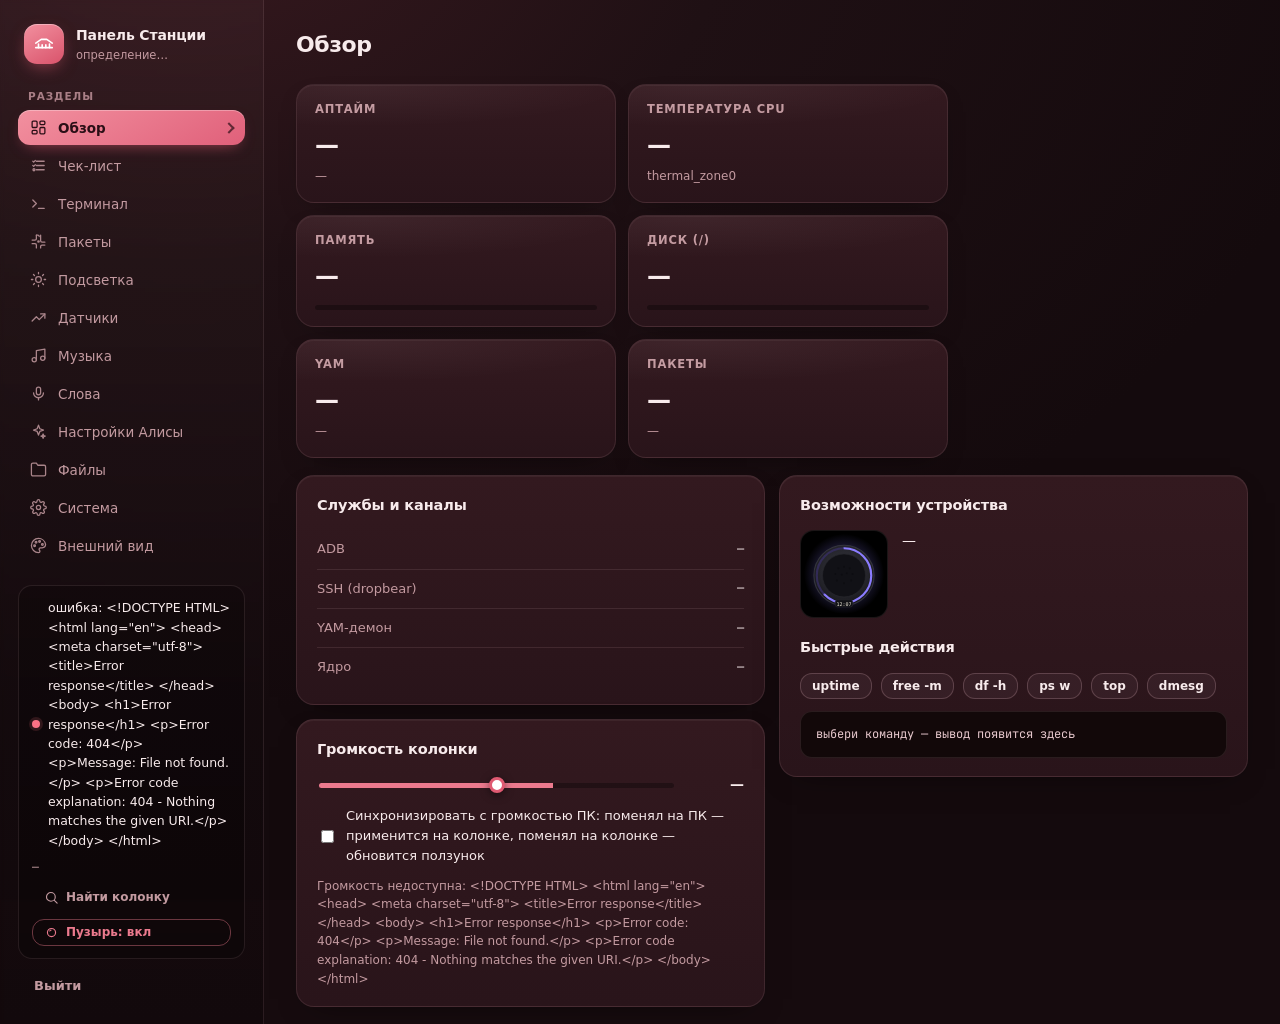
==== static/index.html @ a1962f53 "Нативная озвучка через локальный IPC колонки (движок «ipc») - /api/speaker/say: движок ipc — START_V" ====
<!doctype html>
<html lang="ru">
<head>
<meta charset="utf-8">
<meta name="viewport" content="width=device-width,initial-scale=1">
<title>Панель Станции</title>
<script>
/* Внешний вид (вкладка «Внешний вид»): восстановить выбор до первой отрисовки,
   чтобы тема/шрифт не «мигнули». Хранилище — localStorage этого браузера. */
(function () {
  try {
    var a = JSON.parse(localStorage.getItem('sp.appearance.v1') || '{}');
    var h = document.documentElement;
    h.dataset.theme = a.theme || 'wine';
    h.dataset.cursor = a.cursor || 'default';
    h.dataset.font = a.font || 'system';
    h.dataset.glass = a.glass === false ? 'off' : 'on';
  } catch (e) { /* localStorage недоступен — остаётся тема по умолчанию */ }
})();
</script>
<link rel="preconnect" href="https://fonts.googleapis.com">
<link rel="preconnect" href="https://fonts.gstatic.com" crossorigin>
<link rel="stylesheet" href="https://fonts.googleapis.com/css2?family=Inter:wght@400;500;600;700&family=Nunito:wght@400;600;700&family=JetBrains+Mono:wght@400;500&family=Playfair+Display:wght@500;600&display=swap">
<link rel="stylesheet" href="/static/vendor/xterm.css">
<link rel="stylesheet" href="/static/style.css?v=20261031">
</head>
<body>
<!-- SVG-спрайт иконок: <svg class="ic"><use href="#i-имя"/></svg>. Стиль — как у навигации -->
<svg width="0" height="0" style="position:absolute" aria-hidden="true">
  <defs>
    <symbol id="i-play" viewBox="0 0 24 24"><path d="M8 5.3v13.4c0 .8.9 1.3 1.6.9l10.2-6.7c.6-.4.6-1.4 0-1.8L9.6 4.4C8.9 4 8 4.5 8 5.3z" fill="currentColor"/></symbol>
    <symbol id="i-pause" viewBox="0 0 24 24"><rect x="6" y="4.5" width="4" height="15" rx="1.3" fill="currentColor"/><rect x="14" y="4.5" width="4" height="15" rx="1.3" fill="currentColor"/></symbol>
    <symbol id="i-stop" viewBox="0 0 24 24"><rect x="5.5" y="5.5" width="13" height="13" rx="2.6" fill="currentColor"/></symbol>
    <symbol id="i-next" viewBox="0 0 24 24"><path d="M5 5.3v13.4c0 .8.9 1.3 1.6.9l9.6-6.7c.6-.4.6-1.4 0-1.8L6.6 4.4C5.9 4 5 4.5 5 5.3z" fill="currentColor"/><rect x="17.6" y="4.5" width="2.6" height="15" rx="1.3" fill="currentColor"/></symbol>
    <symbol id="i-prev" viewBox="0 0 24 24"><path d="M19 5.3v13.4c0 .8-.9 1.3-1.6.9l-9.6-6.7c-.6-.4-.6-1.4 0-1.8l9.6-6.7c.7-.4 1.6.1 1.6.9z" fill="currentColor"/><rect x="3.8" y="4.5" width="2.6" height="15" rx="1.3" fill="currentColor"/></symbol>
    <symbol id="i-plus" viewBox="0 0 24 24"><path d="M12 5v14M5 12h14" fill="none" stroke="currentColor" stroke-width="1.8" stroke-linecap="round"/></symbol>
    <symbol id="i-minus" viewBox="0 0 24 24"><path d="M5 12h14" fill="none" stroke="currentColor" stroke-width="1.8" stroke-linecap="round"/></symbol>
    <symbol id="i-x" viewBox="0 0 24 24"><path d="M6.5 6.5l11 11M17.5 6.5l-11 11" fill="none" stroke="currentColor" stroke-width="1.8" stroke-linecap="round"/></symbol>
    <symbol id="i-up" viewBox="0 0 24 24"><path d="M12 19V5M6.5 10.5L12 5l5.5 5.5" fill="none" stroke="currentColor" stroke-width="1.8" stroke-linecap="round" stroke-linejoin="round"/></symbol>
    <symbol id="i-down" viewBox="0 0 24 24"><path d="M12 5v14M6.5 13.5L12 19l5.5-5.5" fill="none" stroke="currentColor" stroke-width="1.8" stroke-linecap="round" stroke-linejoin="round"/></symbol>
    <symbol id="i-undo" viewBox="0 0 24 24"><path d="M4.5 9.5H14a5 5 0 1 1-.7 9.95" fill="none" stroke="currentColor" stroke-width="1.8" stroke-linecap="round"/><path d="M8.5 5.5l-4 4 4 4" fill="none" stroke="currentColor" stroke-width="1.8" stroke-linecap="round" stroke-linejoin="round"/></symbol>
    <symbol id="i-eye" viewBox="0 0 24 24"><path d="M2.5 12S6 5.5 12 5.5 21.5 12 21.5 12 18 18.5 12 18.5 2.5 12 2.5 12z" fill="none" stroke="currentColor" stroke-width="1.8" stroke-linejoin="round"/><circle cx="12" cy="12" r="3" fill="none" stroke="currentColor" stroke-width="1.8"/></symbol>
    <symbol id="i-warn" viewBox="0 0 24 24"><path d="M12 3.5L1.8 20.5h20.4z" fill="none" stroke="currentColor" stroke-width="1.8" stroke-linejoin="round"/><path d="M12 9.5v4.6" fill="none" stroke="currentColor" stroke-width="1.8" stroke-linecap="round"/><circle cx="12" cy="17.1" r="1.15" fill="currentColor"/></symbol>
    <symbol id="i-info" viewBox="0 0 24 24"><circle cx="12" cy="12" r="9" fill="none" stroke="currentColor" stroke-width="1.8"/><path d="M12 11.2v5.3" fill="none" stroke="currentColor" stroke-width="1.8" stroke-linecap="round"/><circle cx="12" cy="7.9" r="1.15" fill="currentColor"/></symbol>
    <symbol id="i-check" viewBox="0 0 24 24"><path d="M4.5 12.6l5 5L19.5 6.4" fill="none" stroke="currentColor" stroke-width="1.8" stroke-linecap="round" stroke-linejoin="round"/></symbol>
    <symbol id="i-refresh" viewBox="0 0 24 24"><path d="M20 12a8 8 0 1 1-2.34-5.66" fill="none" stroke="currentColor" stroke-width="1.8" stroke-linecap="round"/><path d="M20 4v4.5h-4.5" fill="none" stroke="currentColor" stroke-width="1.8" stroke-linecap="round" stroke-linejoin="round"/></symbol>
    <symbol id="i-pencil" viewBox="0 0 24 24"><path d="M4 20l4.6-1.1L19.7 7.8a1.9 1.9 0 0 0 0-2.7l-1.4-1.4a1.9 1.9 0 0 0-2.7 0L4.5 14.8 3.4 19.4z" fill="none" stroke="currentColor" stroke-width="1.8" stroke-linejoin="round"/><path d="M14.5 5.5l4 4" fill="none" stroke="currentColor" stroke-width="1.8"/></symbol>
    <symbol id="i-dot" viewBox="0 0 24 24"><circle cx="12" cy="12" r="5" fill="currentColor"/></symbol>
    <symbol id="i-dot-o" viewBox="0 0 24 24"><circle cx="12" cy="12" r="4.6" fill="none" stroke="currentColor" stroke-width="1.8"/></symbol>
  </defs>
</svg>
<div class="app">

  <aside class="sidebar">
    <div class="brand">
      <div class="brand-logo">
        <svg viewBox="0 0 24 24" fill="none" stroke="currentColor" stroke-width="1.8" stroke-linecap="round" stroke-linejoin="round"><path d="M3 11l6-4h6l6 4"/><path d="M3 16h18"/><path d="M6 16v-4M10 16v-3M14 16v-3M18 16v-4"/></svg>
      </div>
      <div class="brand-text">
        <b>Панель Станции</b>
        <span id="brandModel">определение…</span>
      </div>
    </div>

    <div>
      <div class="section-label">Разделы</div>
      <nav id="nav">
        <button class="nav-item active" data-tab="overview"><svg viewBox="0 0 24 24" fill="none" stroke="currentColor" stroke-width="1.8" stroke-linecap="round" stroke-linejoin="round"><rect x="3" y="3" width="7" height="9" rx="1.5"/><rect x="14" y="3" width="7" height="5" rx="1.5"/><rect x="14" y="12" width="7" height="9" rx="1.5"/><rect x="3" y="16" width="7" height="5" rx="1.5"/></svg>Обзор</button>
        <button class="nav-item" data-tab="checklist"><svg viewBox="0 0 24 24" fill="none" stroke="currentColor" stroke-width="1.8" stroke-linecap="round" stroke-linejoin="round"><path d="M9 6h11M9 12h11M9 18h11"/><path d="M4 6l1.2 1.2L7.5 5"/><path d="M4 12l1.2 1.2L7.5 11"/><circle cx="5.6" cy="18" r="1.4"/></svg>Чек-лист</button>
        <button class="nav-item" data-tab="console"><svg viewBox="0 0 24 24" fill="none" stroke="currentColor" stroke-width="1.8" stroke-linecap="round" stroke-linejoin="round"><polyline points="4 17 9 12 4 7"/><line x1="12" y1="19" x2="20" y2="19"/></svg>Терминал</button>
        <button class="nav-item" data-tab="plugins"><svg viewBox="0 0 24 24" fill="none" stroke="currentColor" stroke-width="1.8" stroke-linecap="round" stroke-linejoin="round"><path d="M9 3v5a2 2 0 0 1-2 2H3"/><path d="M9 3h2a2 2 0 0 1 2 2v0"/><path d="M21 13h-4a2 2 0 0 1-2-2V3"/><path d="M9 21v-4a2 2 0 0 0-2-2H3"/><path d="M15 21v-2a2 2 0 0 1 2-2h4"/><circle cx="12" cy="12" r="1"/></svg>Пакеты</button>
        <button class="nav-item" data-tab="led"><svg viewBox="0 0 24 24" fill="none" stroke="currentColor" stroke-width="1.8" stroke-linecap="round" stroke-linejoin="round"><circle cx="12" cy="12" r="4"/><path d="M12 2v2M12 20v2M4.9 4.9l1.4 1.4M17.7 17.7l1.4 1.4M2 12h2M20 12h2M4.9 19.1l1.4-1.4M17.7 6.3l1.4-1.4"/></svg>Подсветка</button>
        <button class="nav-item" data-tab="sensors"><svg viewBox="0 0 24 24" fill="none" stroke="currentColor" stroke-width="1.8" stroke-linecap="round" stroke-linejoin="round"><path d="M3 17l6-6 4 4 8-8"/><path d="M15 7h6v6"/></svg>Датчики</button>
        <button class="nav-item" data-tab="music"><svg viewBox="0 0 24 24" fill="none" stroke="currentColor" stroke-width="1.8" stroke-linecap="round" stroke-linejoin="round"><path d="M9 18V5l12-2v13"/><circle cx="6" cy="18" r="3"/><circle cx="18" cy="16" r="3"/></svg>Музыка</button>
        <button class="nav-item" data-tab="wakeword"><svg viewBox="0 0 24 24" fill="none" stroke="currentColor" stroke-width="1.8" stroke-linecap="round" stroke-linejoin="round"><path d="M12 3a3 3 0 0 0-3 3v5a3 3 0 0 0 6 0V6a3 3 0 0 0-3-3z"/><path d="M19 11a7 7 0 0 1-14 0"/><line x1="12" y1="18" x2="12" y2="21"/></svg>Слова</button>
        <button class="nav-item" data-tab="alice"><svg viewBox="0 0 24 24" fill="none" stroke="currentColor" stroke-width="1.8" stroke-linecap="round" stroke-linejoin="round"><path d="M12 3l1.9 5.1L19 10l-5.1 1.9L12 17l-1.9-5.1L5 10l5.1-1.9z"/><path d="M18.5 15.5l.8 2.2 2.2.8-2.2.8-.8 2.2-.8-2.2-2.2-.8 2.2-.8z"/></svg>Настройки Алисы</button>
        <button class="nav-item" data-tab="files"><svg viewBox="0 0 24 24" fill="none" stroke="currentColor" stroke-width="1.8" stroke-linecap="round" stroke-linejoin="round"><path d="M22 19a2 2 0 0 1-2 2H4a2 2 0 0 1-2-2V5a2 2 0 0 1 2-2h5l2 3h9a2 2 0 0 1 2 2z"/></svg>Файлы</button>
        <button class="nav-item" data-tab="system"><svg viewBox="0 0 24 24" fill="none" stroke="currentColor" stroke-width="1.8" stroke-linecap="round" stroke-linejoin="round"><circle cx="12" cy="12" r="3"/><path d="M19.4 15a1.65 1.65 0 0 0 .33 1.82l.06.06a2 2 0 1 1-2.83 2.83l-.06-.06a1.65 1.65 0 0 0-1.82-.33 1.65 1.65 0 0 0-1 1.51V21a2 2 0 1 1-4 0v-.09a1.65 1.65 0 0 0-1-1.51 1.65 1.65 0 0 0-1.82.33l-.06.06a2 2 0 1 1-2.83-2.83l.06-.06a1.65 1.65 0 0 0 .33-1.82 1.65 1.65 0 0 0-1.51-1H3a2 2 0 1 1 0-4h.09a1.65 1.65 0 0 0 1.51-1 1.65 1.65 0 0 0-.33-1.82l-.06-.06a2 2 0 1 1 2.83-2.83l.06.06a1.65 1.65 0 0 0 1.82.33h0a1.65 1.65 0 0 0 1-1.51V3a2 2 0 1 1 4 0v.09a1.65 1.65 0 0 0 1 1.51h0a1.65 1.65 0 0 0 1.82-.33l.06-.06a2 2 0 1 1 2.83 2.83l-.06.06a1.65 1.65 0 0 0-.33 1.82v0a1.65 1.65 0 0 0 1.51 1H21a2 2 0 1 1 0 4h-.09a1.65 1.65 0 0 0-1.51 1z"/></svg>Система</button>
        <button class="nav-item" data-tab="appearance"><svg viewBox="0 0 24 24" fill="none" stroke="currentColor" stroke-width="1.8" stroke-linecap="round" stroke-linejoin="round"><circle cx="13.5" cy="6.5" r="1.2"/><circle cx="17.5" cy="10.5" r="1.2"/><circle cx="8.5" cy="7.5" r="1.2"/><circle cx="6.5" cy="12.5" r="1.2"/><path d="M12 2a10 10 0 0 0 0 20c1.1 0 2-.9 2-2 0-.5-.2-1-.6-1.4-.4-.4-.6-.9-.6-1.4 0-1.1.9-2 2-2h2.4A4.8 4.8 0 0 0 22 10.4C21 5.6 16.9 2 12 2z"/></svg>Внешний вид</button>
      </nav>
    </div>

    <div class="sidebar-foot">
      <div class="connection">
        <div class="status-row">
          <span class="dot" id="dot"></span>
          <span id="statusText">соединение…</span>
        </div>
        <div class="ip" id="ipText">—</div>
        <button class="btn sm ghost detect-btn" id="btnAutoDetect">
          <svg viewBox="0 0 24 24" fill="none" stroke="currentColor" stroke-width="1.8" stroke-linecap="round" stroke-linejoin="round"><circle cx="11" cy="11" r="7"/><line x1="21" y1="21" x2="16.5" y2="16.5"/></svg>
          Найти колонку
        </button>
        <button class="btn sm ghost glass-quick" id="glassQuick" title="Жидкое стекло за курсором — декоративный пузырь. Полная настройка: Внешний вид → Курсор">
          <svg viewBox="0 0 24 24" fill="none" stroke="currentColor" stroke-width="1.8" stroke-linecap="round" stroke-linejoin="round"><circle cx="12" cy="12" r="6.5"/><path d="M9.2 9.6a3.6 3.6 0 0 1 2.1-1.5"/></svg>
          <span id="glassQuickLabel">Пузырь: вкл</span>
        </button>
      </div>
      <button class="btn ghost" id="logout">Выйти</button>
    </div>
  </aside>

  <main class="content">

    <!-- ОБЗОР -->
    <section class="tab active" id="tab-overview">
      <header class="head">
        <h2>Обзор</h2>
        <span class="muted small" id="overviewUpdated"></span>
      </header>

      <div class="cards">
        <div class="card">
          <div class="card-label">Аптайм</div>
          <div class="card-value" id="cUptime">—</div>
          <div class="card-sub" id="cHost">—</div>
        </div>
        <div class="card">
          <div class="card-label">Температура CPU</div>
          <div class="card-value" id="cTemp">—</div>
          <div class="card-sub">thermal_zone0</div>
        </div>
        <div class="card">
          <div class="card-label">Память</div>
          <div class="card-value" id="cMem">—</div>
          <div class="bar"><span id="cMemBar"></span></div>
        </div>
        <div class="card">
          <div class="card-label">Диск (/)</div>
          <div class="card-value" id="cDisk">—</div>
          <div class="bar"><span id="cDiskBar"></span></div>
        </div>
        <div class="card">
          <div class="card-label">YAM</div>
          <div class="card-value" id="cYam">—</div>
          <div class="card-sub" id="cYamSub">—</div>
        </div>
        <div class="card">
          <div class="card-label">Пакеты</div>
          <div class="card-value" id="cPlugins">—</div>
          <div class="card-sub" id="cPluginsSub">—</div>
        </div>
      </div>

      <div class="grid2">
        <div class="stack">
          <div class="panel">
            <h3>Службы и каналы</h3>
            <table class="table" id="svcTable">
              <tbody>
                <tr><td>ADB</td><td id="svcAdb">—</td></tr>
                <tr><td>SSH (dropbear)</td><td id="svcSsh">—</td></tr>
                <tr><td>YAM-демон</td><td id="svcYam">—</td></tr>
                <tr><td>Ядро</td><td id="svcKernel">—</td></tr>
              </tbody>
            </table>
          </div>

          <div class="panel">
            <h3>Громкость колонки</h3>
            <div class="row" style="gap:14px">
              <input type="range" id="volumeRange" min="0" max="100" value="50" style="flex:1" aria-label="Громкость колонки">
              <b id="volumeValue" style="min-width:54px; text-align:right; font-variant-numeric:tabular-nums">—</b>
            </div>
            <label class="check" style="margin-top:10px"><input type="checkbox" id="volumeSync"> Синхронизировать с громкостью ПК: поменял на ПК — применится на колонке, поменял на колонке — обновится ползунок</label>
            <p class="muted small" id="volumeStatus" style="margin:9px 0 0">Общий регулятор ALSA (Master) — та же шкала 0–100 %, что у голоса Алисы. Ползунок применяется, когда отпустил его.</p>
          </div>
        </div>
        <div class="panel">
          <h3>Возможности устройства</h3>
          <div style="display:flex; gap:14px; align-items:flex-start">
            <img src="/static/img/station-mini2.svg" alt="Колонка" width="88" height="88" id="devicePhoto"
                 style="flex:none; border-radius:14px; background:#000; border:1px solid var(--line)">
            <div class="chips" id="features" style="flex:1">—</div>
          </div>
          <p class="muted small" id="deviceSpecs" style="margin:10px 0 0"></p>
          <h3 style="margin-top:18px">Быстрые действия</h3>
          <div class="row wrap">
            <button class="btn sm" data-quick="uptime">uptime</button>
            <button class="btn sm" data-quick="free -m">free -m</button>
            <button class="btn sm" data-quick="df -h">df -h</button>
            <button class="btn sm" data-quick="ps w">ps w</button>
            <button class="btn sm" data-quick="top -n1 | head -15">top</button>
            <button class="btn sm" data-quick="dmesg | tail -20">dmesg</button>
          </div>
          <div class="pre" id="quickOut">выбери команду — вывод появится здесь</div>
        </div>
      </div>
    </section>

    <!-- ЧЕК-ЛИСТ -->
    <section class="tab" id="tab-checklist">
      <header class="head">
        <h2>Чек-лист готовности</h2>
        <span class="muted small" id="clUpdated"></span>
      </header>

      <div class="panel" style="margin-bottom:14px">
        <h3>Что панели нужно для работы</h3>
        <p class="muted small" style="margin:0">Панель проверяет себя, ПК и колонку. Всё недостающее ставится отсюда — вручную качать и настраивать ничего не нужно. Инструменты ПК кладутся в папку панели (<code>bin\</code>), ничего в системных папках не меняется.</p>
      </div>

      <div class="panel">
        <div class="row" style="justify-content:space-between; margin-bottom:10px">
          <h3 style="margin:0">Пункты <span class="chip" id="clSummary">—</span></h3>
          <button class="btn sm" id="clRefresh"><svg class="ic"><use href="#i-refresh"/></svg> Проверить снова</button>
        </div>
        <div id="clList" class="list">загрузка…</div>
        <p class="muted small" id="clStatus" style="margin:10px 0 0"></p>
      </div>
    </section>

    <!-- ТЕРМИНАЛ -->
    <section class="tab" id="tab-console">
      <header class="head">
        <h2>Терминал</h2>
        <div class="row">
          <button class="btn" id="termReconnect">Переподключить</button>
          <button class="btn" id="termClear">Очистить</button>
        </div>
        <p class="muted small" style="flex-basis:100%; margin:0">Прямой SSH-доступ к колонке от имени root. Команды выполняются сразу и без защиты — неуверенным в команде лучше сначала спросить того, кто понимает.</p>
      </header>
      <div class="panel" style="margin-bottom:12px">
        <h3>Сказать на колонке</h3>
        <div class="row wrap" style="margin-bottom:8px">
          <label class="row" style="gap:6px; font-size:12.5px; color:var(--muted)">Голос:
            <select class="input" id="sayEngine" style="width:auto">
              <option value="ipc">Алиса (локально, без облака)</option>
              <option value="alice">Алиса (родной голос)</option>
              <option value="edge">Эдж (бесплатный)</option>
              <option value="elevenlabs">ElevenLabs (качество выше)</option>
            </select>
          </label>
          <button class="btn sm" id="sayKeySave">Сохранить движок по умолчанию</button>
          <span class="muted small" id="sayEngineHint"></span>
        </div>
        <div id="sayElevenBox" style="display:none; margin-bottom:8px">
          <div class="row wrap">
            <input class="input" id="sayKey" type="password" placeholder="API-ключ ElevenLabs (xi-api-key)" style="flex:1; min-width:200px">
            <select class="input" id="sayModel" style="width:auto"></select>
          </div>
          <div class="row wrap" style="margin-top:6px">
            <select class="input" id="sayVoiceEl" style="width:auto; max-width:280px"><option value="">— выбери голос —</option></select>
            <input class="input" id="sayProxy" placeholder="прокси для API (страна РФ блокируется)" style="flex:1; min-width:200px">
          </div>
          <p class="muted small" style="margin:6px 0 0">Бесплатно ~10 000 символов в месяц, дальше по тарифу. API из РФ закрыт геоблокировкой — нужен прокси из другого региона (предзаполнен steelproxy).</p>
        </div>
        <div class="row wrap">
          <input class="input" id="sayText" placeholder="Текст, который колонка произнесёт вслух" style="flex:1; min-width:220px">
          <select class="input" id="sayVoice" style="width:auto">
            <option value="svetlana">Светлана (женский)</option>
            <option value="dmitry">Дмитрий (мужской)</option>
          </select>
          <select class="input" id="sayMood" style="width:auto">
            <option value="normal">обычная интонация</option>
            <option value="joy">радостно</option>
            <option value="smile">улыбчиво</option>
            <option value="sadness">грустно</option>
            <option value="angry">строго</option>
            <option value="wow">удивлённо</option>
            <option value="whisper">шёпотом</option>
          </select>
          <button class="btn primary" id="sayBtn">Сказать</button>
        </div>
        <p class="muted small" id="sayStatus" style="margin-top:8px"></p>
      </div>
      <div class="row wrap" style="margin-bottom:10px">
        <button class="btn sm" data-cmd="wget -qO- http://127.0.0.1:8099/api/device">устройство</button>
        <button class="btn sm" data-cmd="wget -qO- http://127.0.0.1:8099/api/plugins">плагины</button>
        <button class="btn sm" data-cmd="wget -qO- http://127.0.0.1:8099/api/settings">настройки YAM</button>
        <button class="btn sm" data-cmd="pidof yamd; pidof dropbear; pidof adbd">процессы</button>
        <button class="btn sm" data-cmd="cat /proc/loadavg; free -m">нагрузка</button>
        <button class="btn sm" data-cmd="tail -n 30 /var/log/messages">логи системы</button>
        <button class="btn sm" data-cmd="dmesg | tail -n 20">логи ядра</button>
      </div>
      <div class="term-wrap"><div id="term"></div></div>
      <p class="muted small" style="margin-top:10px">Вход по SSH (порт <span id="termPort">2222</span>), пользователь root, пароль пустой. CLI <code>yam</code> в сборке демона нет — команды YAM дублируют HTTP API для удобства.</p>
      <details style="margin-top:10px">
        <summary class="muted small" style="cursor:pointer">Подключение из обычного терминала (PowerShell / CMD / Linux)</summary>
        <div class="panel" style="margin-top:8px">
          <p class="muted small" style="margin-top:0">Интернет-браузер не нужен — можно подключиться напрямую из консоли. IP колонки и порт берите в разделе «Система», ниже — примеры команд.</p>
          <h4 style="margin:10px 0 4px">Windows — PowerShell или CMD</h4>
          <pre class="code" style="white-space:pre-wrap">ssh -p 2222 root@192.168.0.172</pre>
          <p class="muted small">Вход — без пароля (dropbear запущен с <code>-B</code>). Если попросит пароль — оставьте пустым и нажмите Enter. Выход из сессии: <code>exit</code>.</p>
          <h4 style="margin:12px 0 4px">Linux / macOS / WSL</h4>
          <pre class="code" style="white-space:pre-wrap">ssh -p 2222 root@192.168.0.172</pre>
          <h4 style="margin:12px 0 4px">Команда одной строкой (без интерактивной сессии)</h4>
          <pre class="code" style="white-space:pre-wrap">ssh -p 2222 -o StrictHostKeyChecking=no -o BatchMode=yes root@192.168.0.172 "cat /proc/loadavg"</pre>
          <p class="muted small"><code>-o BatchMode=yes</code> отключает интерактивные запросы — удобно для скриптов. Если подключаетесь впервые, опция <code>-o StrictHostKeyChecking=no</code> пропустит предупреждение о неизвестном хосте.</p>
          <h4 style="margin:12px 0 4px">Копирование файлов (scp)</h4>
          <pre class="code" style="white-space:pre-wrap">scp -P 2222 root@192.168.0.172:/tmp/file.txt .
scp -P 2222 file.txt root@192.168.0.172:/tmp/</pre>
          <p class="muted small">Обратите внимание: у scp порт задаётся заглавным <code>-P</code>, а у ssh — строчным <code>-p</code>. Настоящий SFTP-подсистемы у dropbear обычно нет, поэтому <code>sftp</code> может не работать — используйте scp.</p>
        </div>
      </details>
    </section>

    <!-- МУЗЫКА -->
    <section class="tab" id="tab-music">
      <header class="head"><h2>Музыка</h2>
        <p class="muted small" style="flex-basis:100%; margin:0">Показаны только установленные на колонке сервисы. Установить новые можно во вкладке <a href="#" data-goto-tab="plugins">«Пакеты»</a>.</p>
      </header>
      <p class="muted small" id="musicMissing" style="display:none; margin:0 0 14px"></p>
      <div class="grid2">
        <div class="panel" id="soundyaPanel">
          <h3>SoundCloud <span class="chip" id="soundyaChip">?</span></h3>
          <div class="row wrap" style="margin-bottom:8px">
            <input class="input" id="soundyaQuery" placeholder="Что включить (исполнитель, трек)" style="flex:1; min-width:200px">
            <button class="btn primary" id="soundyaPlay">Включить</button>
          </div>
          <div class="row wrap">
            <input class="input" id="soundyaToken" placeholder="Свежий oauth_token (для лайков и плейлистов)" style="flex:1; min-width:200px">
            <button class="btn sm" id="soundyaTokenSave">Сохранить токен</button>
          </div>
          <div class="row wrap" style="margin-top:6px">
            <button class="btn sm" data-soundya="toggle" title="играть/пауза"><svg class="ic"><use href="#i-play"/></svg></button>
            <button class="btn sm" data-soundya="next" title="следующий"><svg class="ic"><use href="#i-next"/></svg></button>
            <button class="btn sm" data-soundya="prev" title="предыдущий"><svg class="ic"><use href="#i-prev"/></svg></button>
            <button class="btn sm" data-soundya="stop" title="стоп"><svg class="ic"><use href="#i-stop"/></svg></button>
            <button class="btn sm" data-soundya="similar">похожее</button>
            <button class="btn sm" data-soundya="likes">мои лайки</button>
            <button class="btn sm" data-soundya="recs">рекомендации</button>
          </div>
          <p class="muted small" id="soundyaStatus" style="margin-top:8px">soundya не проверен</p>
        </div>

        <div class="panel" id="spotiyaPanel">
          <h3>Spotify <span class="chip" id="spotiyaChip">?</span></h3>
          <p class="muted small" style="margin-top:0">Connect-приёмник: выбери «yandex-mini2-16AK» в приложении Spotify. Голосовые запросы к Spotify выключены (риск бана аккаунта). Управление — из приложения, отсюда или через AirPlay с ПК.</p>
          <div class="row wrap">
            <button class="btn sm" data-spotiya="toggle" title="играть/пауза"><svg class="ic"><use href="#i-play"/></svg></button>
            <button class="btn sm" data-spotiya="next" title="следующий"><svg class="ic"><use href="#i-next"/></svg></button>
            <button class="btn sm" data-spotiya="previous" title="предыдущий"><svg class="ic"><use href="#i-prev"/></svg></button>
            <button class="btn sm" data-spotiya="release">освободить Алису</button>
            <button class="btn sm" id="spotiyaVolDown" title="тише"><svg class="ic"><use href="#i-minus"/></svg></button>
            <button class="btn sm" id="spotiyaVolUp" title="громче"><svg class="ic"><use href="#i-plus"/></svg></button>
          </div>
          <p class="muted small" id="spotiyaStatus" style="margin-top:8px">spotiya не проверен</p>
        </div>
        <div class="panel">
          <h3>Плеер на ПК <span class="chip" id="localChip">—</span></h3>
          <p class="muted small" style="margin-top:0">Колонка не нужна: поиск и воспроизведение прямо на компьютере (YouTube/SoundCloud через steelproxy).</p>
          <div class="row wrap" style="margin-bottom:8px">
            <input class="input" id="localQuery" placeholder="Что включить на ПК" style="flex:1; min-width:200px">
            <button class="btn primary" id="localPlay">Включить</button>
            <button class="btn" id="localStop">Стоп</button>
          </div>
          <p class="muted small" id="localStatus" style="margin-top:8px">ничего не играет</p>
        </div>
      </div>
      <p class="muted small" style="margin-top:10px">AirPlay 2: колонка видна в сети как приёмник — можно передавать системный звук ПК (TuneBlade и т.п.) или кастить YouTube через дополнение spotiya.</p>
    </section>

    <!-- СЛОВА АКТИВАЦИИ -->
    <section class="tab" id="tab-wakeword">
      <header class="head">
        <h2>Слова активации</h2>
        <div class="row">
          <span class="chip" id="wwAudioChip">аудио ?</span>
          <button class="btn" id="wwListenBtn" title="Станция начнёт слушать, как по слову">Проверить: «слушаю»</button>
          <button class="btn primary" id="wwNewBtn">Новое слово</button>
        </div>
      </header>

      <div class="panel">
        <details>
          <summary class="muted small" style="cursor:pointer">Зачем это и как связано с «Голосовыми командами»</summary>
          <div class="muted small" style="margin-top:6px; line-height:1.5">
            <p style="margin:0 0 6px">Этот раздел — <b>плагин <code>wakeword</code></b>. Он обучает станцию узнавать <b>ваше слово-активацию</b> (как «Алиса», но своё) и будить по нему. Это только «слушатель»: он ничего не делает и не произносит, лишь просыпается, когда услышит слово.</p>
            <p style="margin:0 0 6px"><b>Связка целиком:</b> слово активации будит станцию → она начинает слушать команду → плагин <a href="#" data-goto-tab="system" style="color:var(--accent)">«Голосовые команды»</a> ищет в речи триггер («дипсик») и отправляет его на ваш мост. То есть <b>здесь — чем разбудить</b>, там — <b>что делать после</b>.</p>
          </div>
        </details>
      </div>

      <div class="panel">
        <div class="row between">
          <h3 style="margin:0">Микрофон</h3>
          <span class="muted small" id="wwLevelText">—</span>
        </div>
        <div class="bar" style="margin-top:10px"><span id="wwLevelBar" style="width:0%"></span></div>
        <p class="muted small" style="margin:8px 0 0">Уровень в реальном времени. Если полоса не двигается — станция не слышит (проверь микрофон в «Системе»).</p>
      </div>

      <div class="panel" id="wwTrainPanel" hidden>
        <div class="row between">
          <h3 style="margin:0">Обучение «<span id="wwTrainWord"></span>»</h3>
          <span class="chip" id="wwTrainPct">0%</span>
        </div>
        <div class="bar" style="margin-top:10px"><span id="wwTrainBar" style="width:0%"></span></div>
        <p class="muted small" id="wwTrainStage" style="margin:8px 0 0">…</p>
      </div>

      <div class="panel" id="wwWizard" hidden>
        <div class="row between">
          <h3 style="margin:0">Новое слово: «<span id="wwName"></span>»</h3>
          <button class="btn sm danger" id="wwCancel">Отменить</button>
        </div>

        <div class="ww-step" id="wwStepAmbient">
          <div class="row between"><b>1. Тишина в комнате</b><span class="muted small">8 секунд</span></div>
          <p class="muted small">Станция слушает обычный фон. Не говорите; телевизор и музыку оставьте, если они обычно играют.</p>
          <div class="row"><button class="btn" id="wwAmbientBtn">Записать фон</button><span class="muted small" id="wwAmbientMsg"></span></div>
        </div>

        <div class="ww-step" id="wwStepTakes">
          <div class="row between"><b>2. Произнесите слово</b><span class="muted small">минимум <span id="wwMinTakes">6</span>, лучше 10–15</span></div>
          <p class="muted small">После «Говорите!» скажите слово один раз. С разных мест комнаты, громче и тише, разными людьми.</p>
          <div class="row">
            <button class="btn primary" id="wwTakeBtn">Записать</button>
            <span class="ww-say" id="wwSay"></span>
            <button class="btn sm" id="wwPlayLast" hidden><svg class="ic"><use href="#i-play"/></svg> последняя</button>
          </div>
          <p class="muted small" id="wwTakeMsg" style="margin-top:8px"></p>
          <div class="row wrap" id="wwTakes" style="margin-top:4px"></div>
        </div>

        <div class="ww-step" id="wwStepSpeech">
          <div class="row between"><b>3. Обычная речь</b><span class="muted small">20 секунд, по желанию</span></div>
          <p class="muted small">Прочитайте вслух текст — станция научится не путать слово с обычной речью:</p>
          <p class="ww-reading">Сегодня обещали тёплую погоду, поэтому мы решили погулять в парке. Вечером нужно купить хлеб, молоко и что-нибудь к чаю. Позвоню маме и спрошу, как у неё дела. Завтра рано вставать, так что лягу пораньше и почитаю книгу.</p>
          <div class="row"><button class="btn" id="wwSpeechBtn">Читать 20 секунд</button><span class="muted small" id="wwSpeechMsg"></span></div>
        </div>

        <div class="ww-step" id="wwStepTrain">
          <div class="row between"><b>4. Обучение</b><span class="muted small">2–3 минуты, страницу можно закрыть</span></div>
          <div class="row"><button class="btn primary" id="wwTrainBtn">Обучить</button><span class="muted small" id="wwTrainMsg"></span></div>
        </div>
      </div>

      <div id="wwWords" class="list"></div>
      <p class="muted small" id="wwEmpty">Своих слов пока нет — нажми «Новое слово» и запиши голосом.</p>

      <div class="panel" style="margin-top:14px">
        <h3>Последние срабатывания</h3>
        <p class="muted small" id="wwNoHits">Пока не было. Скажи слово — здесь появится запись.</p>
        <div class="pre" id="wwHits" style="max-height:280px; user-select:none"></div>
        <p class="muted small" style="margin:10px 0 0">Если станция откликнулась зря — «Ложное» у записи, потом «Переобучить» у слова.</p>
      </div>
    </section>

    <!-- НАСТРОЙКИ АЛИСЫ -->
    <section class="tab" id="tab-alice">
      <header class="head">
        <h2>Настройки Алисы</h2>
        <span class="muted small" id="aliceUpdated"></span>
      </header>

      <div class="panel" style="margin-bottom:14px">
        <h3>Как это работает</h3>
        <p class="muted small" style="margin:0 0 6px">Панель правит локальный конфиг колонки <code>/data/quasar/data/user_config.dat</code> — тот же файл, куда пишет приложение «Дом с Алисой». Перед каждой правкой создаётся бэкап <code>.bak-panel</code>. Два ограничения:</p>
        <p class="muted small" style="margin:0">1) изменения применяются после <b>перезагрузки колонки</b> (кнопка в разделе «Система»); 2) облако Яндекса опрашивается колонкой раз в 30 минут и может вернуть значения из аккаунта — если правка «слетела», повторите её здесь.</p>
      </div>

      <div class="panel" style="margin-bottom:14px">
        <h3>Облачные функции — кука аккаунта Яндекса</h3>
        <p class="muted small" style="margin:0 0 8px">Часть настроек живёт в облаке: режим DJ, шёпот Алисы, «умный дом без лишних слов», скрытие названий товаров, ограничение контента, качество музыки. Со кукой аккаунта панель меняет их через те же API, что приложение «Дом с Алисой» — сразу, без перезагрузки: облако само спустит значение на колонку.</p>
        <p class="muted small" id="cloudStatus" style="margin:0 0 8px">Проверяю…</p>
        <div id="cloudForm" style="display:none">
          <div class="field">
            <span>Кука аккаунта (заголовок Cookie целиком)</span>
            <input class="input" id="cloudCookie" type="password" placeholder="Session_id=…; yandex_login=…; …">
          </div>
          <p class="muted small" style="margin:0 0 8px">Как получить: откройте <a href="https://alice.yandex.ru" target="_blank" rel="noreferrer">alice.yandex.ru</a> под своим аккаунтом → F12 → вкладка «Сеть» → кликните любой запрос к <code>iot.quasar.yandex.ru</code> → в «Заголовках запроса» скопируйте строку <code>Cookie: …</code> и вставьте сюда. Панель обменяет куку на внутренний токен и саму куку не хранит.</p>
          <div class="row">
            <button class="btn" id="cloudSave">Сохранить и проверить</button>
            <button class="btn ghost" id="cloudForget">Забыть токен</button>
          </div>
        </div>
        <div id="cloudAfter" style="display:none">
          <div class="set">
            <p class="muted small" style="margin:0">Аккаунт: <b id="cloudLogin">—</b>. Тумблеры применяются мгновенно, без перезагрузки колонки.</p>
            <p class="muted small" style="margin:6px 0 0"><button class="btn ghost sm" id="cloudRefresh">Обновить куку</button> — если сессия в облаке протухла.</p>
          </div>
          <div class="set">
            <label class="check"><input type="checkbox" id="c-dj">Режим DJ</label>
            <p class="muted small">Алиса будет анонсировать треки. Кроссфейд при этом не работает.</p>
            <label class="check"><input type="checkbox" id="c-whisper">Алиса ответит шепотом</label>
            <p class="muted small">Если обращаться к Алисе шепотом, она ответит так же.</p>
            <label class="check"><input type="checkbox" id="c-sh-silent">Умный дом без лишних слов</label>
            <p class="muted small">Вместо фразы «Включаю свет» — только звуковой сигнал.</p>
            <label class="check"><input type="checkbox" id="c-hide-orders">Скрывать названия товаров</label>
            <p class="muted small">Алиса не перечисляет товары, если заказов больше двух (Лавка/Маркет).</p>
          </div>
          <details style="margin-top:10px">
            <summary class="muted small" style="cursor:pointer">Колонки в облаке</summary>
            <pre class="pre" id="cloudDevices" style="max-height:150px">…</pre>
          </details>
          <details style="margin-top:6px">
            <summary class="muted small" style="cursor:pointer">Показать облачный конфиг аккаунта (JSON)</summary>
            <pre class="pre" id="cloudConfig" style="max-height:220px">…</pre>
          </details>
        </div>
      </div>

      <div class="grid2">
        <div class="panel">
          <h3>Звук</h3>
          <div class="set">
            <label class="check"><input type="checkbox" id="a-adaptive">Адаптивная громкость Алисы</label>
            <p class="muted small">Алиса подстроит громкость своего ответа под фоновый шум в комнате.</p>
          </div>
          <div class="set">
            <label class="check"><input type="checkbox" id="a-crossfade">Кроссфейд</label>
            <p class="muted small">Бесшовные переходы между треками с наложением звука. Не работает в «Режиме DJ» и Шоу Алисы.</p>
          </div>
          <div class="set">
            <label class="check"><input type="checkbox" id="a-jingle">Проигрывать звук активации</label>
            <p class="muted small">После обращения к Алисе она подаст сигнал, что услышала вас.</p>
          </div>
          <p class="muted small" style="margin:10px 0 0">Эквалайзер (5 полос: 60 Гц, 230 Гц, 910 Гц, 3.6 кГц, 14 кГц), качество музыки (экономичное / оптимальное / превосходное) и режим DJ хранятся в облаке: скажите «Алиса, открой эквалайзер» или настройте в приложении.</p>
        </div>

        <div class="panel">
          <h3>Быстрые команды</h3>
          <div class="set">
            <label class="check"><input type="checkbox" id="a-alwayson">Слушать без слова «Алиса»</label>
            <p class="muted small">Можно сразу озвучивать просьбу, не говоря «Алиса». Колонка распознаёт команды по контексту.</p>
          </div>
          <div class="set">
            <label class="check"><input type="checkbox" id="a-m-playpause">Воспроизведение и пауза</label>
            <label class="check"><input type="checkbox" id="a-m-volume">Регулировка громкости</label>
            <label class="check"><input type="checkbox" id="a-m-tracks">Переключение треков</label>
            <p class="muted small">«Стоп, хватит, дальше, назад», тише/громче — без слова активации.</p>
          </div>
          <div class="set">
            <label class="check"><input type="checkbox" id="a-m-feedback">Лайк и дизлайк песен</label>
            <label class="check"><input type="checkbox" id="a-m-bt">Управление Bluetooth</label>
            <p class="muted small">«Лайк», «включи Bluetooth».</p>
          </div>
          <div class="set">
            <label class="check"><input type="checkbox" id="a-tv-nav">Навигация по экрану ТВ</label>
            <label class="check"><input type="checkbox" id="a-tv-home">Возврат в начало (Домой)</label>
            <label class="check"><input type="checkbox" id="a-sh-light">Умный дом: свет без лишних слов</label>
            <label class="check"><input type="checkbox" id="a-sh-tv">Умный дом: ТВ без лишних слов</label>
            <label class="check"><input type="checkbox" id="a-call-answer">Отвечать на звонки без «Алисы»</label>
          </div>
        </div>
      </div>

      <div class="grid2">
        <div class="panel">
          <h3>Не беспокоить</h3>
          <div class="set">
            <label class="check"><input type="checkbox" id="a-dnd">Режим «Не беспокоить»</label>
            <p class="muted small">Отключает уведомления Алисы и звонки на колонку. Радионяня, таймеры, будильники и напоминания продолжают работать.</p>
          </div>
          <div class="set">
            <label class="check"><input type="checkbox" id="a-dnd-calls">Звонки на Станцию при режиме</label>
            <p class="muted small">Звонки будут проходить, даже когда «Не беспокоить» включён.</p>
          </div>
          <p class="muted small" style="margin:10px 0 0">Время начала и конца режима задаётся в приложении («Не беспокоить» → «Выберите время»), локально колонка его не хранит.</p>
        </div>

        <div class="panel">
          <h3>Звонки и устройство</h3>
          <div class="set">
            <label class="check"><input type="checkbox" id="a-calls">Звонки на Станцию</label>
            <p class="muted small">Кто может звонить (владелец, гости) — в приложении, раздел «Звонки и сообщения». «Алиса, позвони в спальню».</p>
          </div>
          <div class="field" style="margin-top:6px">
            <span>Имя устройства (видно в приложении)</span>
            <div class="row">
              <input class="input" id="a-name" style="flex:1" maxlength="64" placeholder="Станция Мини new">
              <button class="btn" id="aNameSave">Сохранить</button>
            </div>
          </div>
          <div class="set">
            <p class="muted small" style="margin:0">Язык: <b id="a-locale">—</b> · Слово активации: <b id="a-spotter">—</b></p>
            <p class="muted small" style="margin:4px 0 0">Ограничение контента (облачная настройка): взрослый — <b id="a-access">—</b>, детский — <b id="a-child-access">—</b>. Меняется в приложении: «Ограничение контента».</p>
          </div>
        </div>
      </div>

      <div class="grid2">
        <div class="panel">
          <h3>Wi-Fi</h3>
          <div class="set" id="aWifiNets"><p class="muted small" style="margin:0">Загрузка…</p></div>
          <div class="set">
            <label class="check"><input type="checkbox" id="a-wifi-auto">Автоподключение</label>
            <p class="muted small">Колонка сможет переключаться между Wi-Fi-сетями без потери интернета. Не включайте, если экономите трафик.</p>
          </div>
          <div class="field" style="margin-top:6px">
            <span>Сменить пароль сети</span>
            <div class="row">
              <input class="input" id="aWifiPsk" type="password" style="flex:1" placeholder="новый пароль (8–63 символа)">
              <button class="btn sm ghost" id="aWifiEye" title="показать/скрыть"><svg class="ic"><use href="#i-eye"/></svg></button>
              <button class="btn" id="aWifiSave">Применить</button>
            </div>
            <p class="muted small" id="aWifiStatus" style="margin:6px 0 0">Пароль заменяется во всех сохранённых сетях. Колонка переподключится сама; если сеть пропадёт на ~90 секунд, конфиг откатится к старому автоматически.</p>
          </div>
        </div>

        <div class="panel">
          <h3>Умные устройства (Matter)</h3>
          <ol class="muted small" style="margin:0 0 10px; padding-left:20px; line-height:1.7">
            <li>Проверьте, что Алиса поддерживает ваше устройство, в списке поддерживаемых (ссылка в карточке «Источники» на вкладке «Обзор»).</li>
            <li>Расположите устройство не дальше 5 метров от станции — после подключения можно переставить.</li>
            <li>Подключите по инструкции на коробке: понадобится QR-код Matter — он на устройстве или в инструкции.</li>
          </ol>
          <p class="muted small" style="margin:0 0 6px">Подключённые устройства (добавляются в приложении: «Подключение умных устройств» → «Matter»):</p>
          <div class="pre" id="aMatterList" style="max-height:150px">проверяю…</div>
        </div>
      </div>

      <div class="panel">
        <h3>Настраивается только в приложении «Дом с Алисой»</h3>
        <p class="muted small" style="margin:0 0 6px">Эти значения колонка хранит не локально, а получает из облака — править их из панели небезопасно и бессмысленно:</p>
        <p class="muted small" style="margin:0">
          качество музыки и режим DJ, эквалайзер, озвучивание уведомлений, «Подключённые сервисы» (Лавка, «Скрывать названия товаров»), каталог навыков, Шоу с Алисой и погода-озвучка, ограничение контента, «Кого знает Алиса» (голоса), язык ассистента, сценарии, будильники и напоминания, Push/e-mail/SMS-оповещения.
        </p>
      </div>
    </section>

    <!-- ФАЙЛЫ -->
    <section class="tab" id="tab-files">
      <header class="head"><h2>Файлы колонки</h2>
        <p class="muted small" style="flex-basis:100%; margin:0">Просмотр и правка файлов на колонке: конфиги, логи, свои данные. Системные файлы трогать осторожно — панель не предупреждает дважды.</p>
      </header>
      <div class="panel">
        <div class="row wrap" style="margin-bottom:10px">
          <input class="input" id="filesPath" value="/data" style="flex:1; min-width:220px; font-family:var(--mono)">
          <button class="btn" id="filesGo">Открыть</button>
          <button class="btn" id="filesUp" title="На уровень выше"><svg class="ic"><use href="#i-up"/></svg></button>
          <button class="btn" id="filesRefresh">Обновить</button>
          <button class="btn" id="filesMkdir">Новая папка</button>
          <label class="btn" style="cursor:pointer">Загрузить файл<input type="file" id="filesUpload" hidden></label>
        </div>
        <p class="muted small" style="margin:0 0 8px"><b>Внимание:</b> удаление и запись разрешены только внутри <b>/data</b> и <b>/tmp</b>: /data на прошивке — симлинк на /bkupgrade/data, его повреждение сбрасывает колонку к заводским.</p>
        <div class="pre" id="filesTable" style="max-height:420px; user-select:none"></div>
        <div id="filesEditor" style="display:none; margin-top:12px">
          <p class="muted small" id="filesEditPath" style="margin:0 0 6px"></p>
          <textarea class="input" id="filesEditArea" rows="14" style="font-family:var(--mono); font-size:12.5px"></textarea>
          <div class="row" style="margin-top:8px">
            <button class="btn primary" id="filesSave">Сохранить</button>
            <button class="btn" id="filesEditClose">Закрыть</button>
          </div>
        </div>
        <h3 style="margin-top:16px">Бэкапы /data на ПК</h3>
        <div class="row wrap" style="margin-bottom:8px">
          <button class="btn primary" id="backupBtn">Сделать бэкап сейчас</button>
          <button class="btn" id="backupsRefresh">Обновить список</button>
        </div>
        <div class="pre" id="backupsList" style="max-height:200px; user-select:none"></div>
        <p class="muted small" id="filesStatus" style="margin-top:8px"></p>
      </div>
    </section>

    <!-- ПАКЕТЫ -->
    <section class="tab" id="tab-plugins">
      <header class="head">
        <h2>Пакеты YAM</h2>
        <div class="row">
          <label class="btn file">
            Установить .yap
            <input type="file" id="pkgFile" accept=".yap,.zip,.tar.gz,.tgz" hidden>
          </label>
          <button class="btn" id="pkgRefresh">Обновить</button>
        </div>
        <p class="muted small" style="flex-basis:100%; margin:0">Плагины — небольшие расширения колонки: плееры, интеграции, свои эффекты. Список установленного — ниже; установка из реестра командой <code>yam install &lt;id&gt;</code> или файлом .yap.</p>
      </header>
      <div class="pre small" id="pkgStatus">Реестр пакетов — yapkg. Установить можно из реестра вручную (<code>yam install &lt;id&gt;</code>) или загрузить файл .yap.</div>
      <div id="pkgList" class="list" style="margin-top:14px"></div>

      <div class="panel no-tilt" style="margin-top:14px">
        <h3>Каталог пакетов <span class="chip" id="catCount">—</span></h3>
        <p class="muted small" style="margin:0 0 8px">Реестр yapkg (nyakokitsu/yapkg): пакет скачивается, проверяется по sha256 и ставится в YAM с автозапуском — одной кнопкой.</p>
        <div class="row">
          <input class="input" id="catSearch" placeholder="поиск по названию или описанию" style="flex:1">
          <button class="btn sm" id="catRefresh"><svg class="ic"><use href="#i-refresh"/></svg></button>
        </div>
        <div id="catList" class="list" style="margin-top:10px">—</div>
      </div>

      <div class="panel" id="pluginConfigPanel" hidden style="margin-top:14px">
        <div class="head" style="margin-bottom:10px">
          <h3 id="pluginConfigTitle">Настройки плагина</h3>
          <button class="btn sm ghost" id="pluginConfigClose">Закрыть</button>
        </div>
        <p class="muted small" id="pluginConfigHelp">Настройки — JSON-объект для плагина. Если манифест содержит <code>settings</code>, поля и значения по умолчанию будут показаны автоматически.</p>
        <div id="pluginConfigFields" class="config-fields"></div>
        <details style="margin-top:12px">
          <summary class="muted small">Редактировать JSON вручную</summary>
          <textarea class="input config-json" id="pluginConfigJson" spellcheck="false"></textarea>
        </details>
        <div class="row" style="margin-top:12px">
          <button class="btn primary" id="pluginConfigSave">Сохранить настройки</button>
          <span class="muted small" id="pluginConfigStatus"></span>
        </div>
      </div>

      <div class="panel" style="margin-top:14px">
        <h3>Установка из реестра</h3>
        <div class="row">
          <input class="input" id="regId" placeholder="id пакета, например nano" style="max-width:300px">
          <button class="btn" id="regInstall">Установить</button>
        </div>
        <p class="muted small">Ставится последняя версия из реестра yapkg по SSH. Для бинарных пакетов включи «Разрешить бинарники плагинов» в разделе «Система».</p>
      </div>
    </section>

    <!-- ПОДСВЕТКА -->
    <section class="tab" id="tab-led">
      <header class="head">
        <h2>Подсветка</h2>
        <div class="row">
          <button class="btn primary" id="ledApply">Показать</button>
          <button class="btn" id="ledOff">Выключить</button>
        </div>
        <p class="muted small" style="flex-basis:100%; margin:0">Цвета LED-кольца колонки: выбери цвета под кружками и нажми «Показать». Ниже — LED-часы и эффекты.</p>
      </header>

      <div class="panel">
        <h3>Диоды кольца</h3>
        <div class="led-grid" id="ledGrid"></div>
        <div class="row" style="margin-top:14px">
          <button class="btn sm ghost" id="ledAllSame">Один цвет на все</button>
          <button class="btn sm ghost" id="ledRandom">Случайно</button>
        </div>
      </div>

      <div class="panel">
        <h3>Пресеты</h3>
        <div class="presets" id="presets"></div>
      </div>

      <div class="panel" id="clockBlock">
        <h3>LED-часы</h3>
        <div class="clock-preview" id="clockPreview">88:88</div>
        <div class="row wrap">
          <input class="input" id="clockTime" inputmode="numeric" maxlength="5" placeholder="99:99" style="max-width:130px; font-family:var(--mono); font-size:16px; text-align:center">
          <label class="check" style="margin:0">яркость
            <input type="range" id="clockBrightness" min="1" max="255" value="170" style="width:150px">
            <span id="clockBrightnessVal" class="small" style="font-family:var(--mono); min-width:28px">170</span>
          </label>
          <button class="btn primary" id="clockShow">Показать</button>
          <button class="btn" id="clockNow">Сейчас</button>
          <button class="btn" id="clockOff">Выключить</button>
        </div>
        <div class="row wrap" style="margin-top:10px">
          <button class="btn sm" data-clock="13:37">13:37</button>
          <button class="btn sm" data-clock="99:99">99:99</button>
          <button class="btn sm" data-clock="00:00">00:00</button>
          <button class="btn sm" data-clock="08:20">08:20</button>
          <button class="btn sm" data-clock="22:22">22:22</button>
        </div>
        <label class="check" style="margin-top:12px"><input type="checkbox" id="clockPin"> Закрепить это время (панель переподтверждает каждые 5 с)</label>
        <p class="muted small" id="clockStatus" style="margin-top:10px">Разрешены любые цифры в формате 99:99. Яркость применяется на колонке сразу при движении ползунка.</p>
        <p class="muted small">Без закрепления колонка через ~20–60 с сама возвращает настоящее время (это вендорный демон maind перерисовывает LED-часы по своему таймеру). Включите «Закрепить», чтобы часы оставались заданными — панель будет напоминать колонке о вашем значении.</p>
      </div>

      <div class="panel">
        <h3>Произвольный набор</h3>
        <div class="row">
          <input class="input" id="ledFree" value="#000000,#FF0000" placeholder="#RRGGBB через запятую" style="min-width:280px">
          <button class="btn" id="ledFreeApply">Применить</button>
        </div>
        <p class="muted small">Значения повторяются по кругу до числа диодов, чёрный означает погашенный диод.</p>
      </div>

      <div class="panel">
        <h3>Редактор анимаций <span class="chip" id="ledAnimChip">—</span></h3>
        <p class="muted small" style="margin:0 0 10px">Последовательность кадров: палитра каждого кадра раскладывается на кольцо (как пресеты), панель гонит их циклом. Анимация играет, пока открыта панель, — после закрытия на кольце останется последний кадр.</p>
        <div id="ledAnimFrames" class="list"></div>
        <div class="row" style="margin-top:12px">
          <button class="btn" id="ledAnimAdd"><svg class="ic"><use href="#i-plus"/></svg> кадр</button>
          <button class="btn primary" id="ledAnimPlay"><svg class="ic"><use href="#i-play"/></svg> Играть</button>
          <button class="btn" id="ledAnimStop"><svg class="ic"><use href="#i-stop"/></svg> Стоп</button>
        </div>
        <p class="muted small" id="ledAnimStatus" style="margin-top:8px">Кадры хранятся в этом браузере.</p>
      </div>

      <div class="panel">
        <h3>Ночной профиль часов</h3>
        <p class="muted small" style="margin:0 0 10px">В заданное окно панель держит LED-часы тусклыми (показывая реальное время), после окна — возвращает дневную яркость. Работает, пока запущена панель; «Закрепить это время» приоритетнее ночного профиля.</p>
        <label class="check"><input type="checkbox" id="nightEnabled"> Включить ночной профиль</label>
        <div class="row wrap">
          <label class="field" style="margin:0"><span>Начало</span><input class="input" id="nightStart" style="width:90px" placeholder="23:00"></label>
          <label class="field" style="margin:0"><span>Конец</span><input class="input" id="nightEnd" style="width:90px" placeholder="07:00"></label>
          <label class="field" style="margin:0"><span>Яркость ночью</span><input class="input" id="nightBrightness" type="number" min="0" max="255" style="width:90px"></label>
          <label class="field" style="margin:0"><span>Яркость днём</span><input class="input" id="nightDay" type="number" min="0" max="255" style="width:90px"></label>
          <button class="btn" id="nightSave" style="align-self:flex-end">Сохранить</button>
        </div>
        <p class="muted small" id="nightStatus" style="margin-top:8px"></p>
      </div>
    </section>

    <!-- ДАТЧИКИ -->
    <section class="tab" id="tab-sensors">
      <header class="head">
        <h2>Датчики</h2>
        <span class="muted small">обновление раз в 3 с, наведи курсор на график для точного значения</span>
      </header>
      <div class="cards">
        <div class="card">
          <div class="card-label">Освещённость</div>
          <div class="card-value" id="sLight">—</div>
          <div class="card-sub">люкс</div>
        </div>
        <div class="card">
          <div class="card-label">Температура</div>
          <div class="card-value" id="sTemp">—</div>
          <div class="card-sub">°C</div>
        </div>
      </div>
      <div class="panel chart-anchor">
        <h3>История температуры</h3>
        <canvas id="chartTemp" height="150"></canvas>
      </div>
      <div class="panel chart-anchor">
        <h3>История освещённости</h3>
        <canvas id="chartLight" height="150"></canvas>
      </div>
      <div class="panel">
        <h3>Сырой ответ API</h3>
        <div class="pre small" id="sensorsRaw">—</div>
      </div>
    </section>

    <!-- СИСТЕМА -->
    <section class="tab" id="tab-system">
      <header class="head"><h2>Система и настройки</h2>
        <p class="muted small" style="flex-basis:100%; margin:0">Связь с колонкой, настройки демона YAM (включая профиль подсветки), пароль панели, телеметрия и перезагрузка. Изменения связи вступают в силу сразу.</p>
      </header>

      <div class="panel" style="margin-bottom:14px">
        <h3>Мастер настройки</h3>
        <p class="muted small" style="margin-top:0">
          Одна кнопка проходит весь путь новой колонки: найти её в сети → проверить связь и часы →
          громкость → голосовой мост → слово активации → телеметрия. Шаги появляются по мере
          выполнения, ошибки не прерывают прогон. Обычно занимает до полутора минут.
        </p>
        <div class="row">
          <button class="btn primary" id="masterStart">Запустить мастер настройки</button>
        </div>
        <div id="masterSteps" class="setup-steps" style="margin-top:10px"></div>
        <p class="muted small" id="masterStatus" style="margin-top:8px"></p>
        <details style="margin-top:8px">
          <summary class="muted small" style="cursor:pointer">Инструкция: что делает каждый шаг и что делать после</summary>
          <div class="muted small" style="margin-top:6px; line-height:1.5">
            <p style="margin:0 0 6px"><b>Шаги мастера:</b></p>
            <ul style="margin:0 0 6px 18px; padding:0">
              <li><b>Связь</b> — сканирует сеть, находит колонку, подбирает порты YAM/SSH и ставит SSH-ключ панели (то же, что «Автонастройка»).</li>
              <li><b>Станция на связи</b> — демон YAM отвечает, модель опознана.</li>
              <li><b>LED-часы</b> — отправляет текущее время и яркость на кольцо. Закреплять не нужно: без закрепления колонка сама показывает реальное время.</li>
              <li><b>громкость</b> — читает общий регулятор ALSA (в «Обзоре» есть ползунок).</li>
              <li><b>Голосовой мост</b> — запускает локальный мост на ПК и проверяет LLM-токен: без него триггер сработает, но музыку подобрать нечем.</li>
              <li><b>Слово активации</b> — проверяет, записано ли хотя бы одно своё слово (раздел «Слова активации»).</li>
              <li><b>Телеметрия</b> — просто показывает состояние; отключается отдельной кнопкой ниже.</li>
            </ul>
            <p style="margin:0 0 6px"><b>Если шаг помечен как ошибка:</b> колонка и ПК должны быть в одной сети; SSH — порт 2222, пользователь root, пароль пустой; колонка должна быть залогинена в аккаунт Яндекса.</p>
            <p style="margin:0"><b>После мастера:</b> «Подсветка» — часы и LED, «Слова активации» — запись своего слова, «Голосовые команды» — фразы-триггеры, «Обзор» — громкость и быстрые команды.</p>
          </div>
        </details>
      </div>

      <div class="grid2">
        <div class="panel">
          <h3>Автонастройка</h3>
          <p class="muted small" style="margin-top:0">
            Найдёт колонку в сети, подберёт порты, создаст SSH-ключ панели и установит
            его на колонку — руками ничего вводить не надо. Повторный запуск безопасен.
          </p>
          <div class="row">
            <button class="btn primary" id="setupFull">Запустить автонастройку</button>
            <button class="btn" id="setupKeyShow">Показать ключ</button>
          </div>
          <div id="setupSteps" class="setup-steps" style="margin-top:10px"></div>
          <p class="muted small" id="setupStatus" style="margin-top:8px"></p>
        </div>

        <div class="panel">
          <h3>Подключение к колонке</h3>
          <label class="field"><span>IP станции</span><input class="input" id="cfgIp"></label>
          <label class="field"><span>Порт SSH</span><input class="input" id="cfgSsh" type="number"></label>
          <label class="field"><span>Порт демона YAM</span><input class="input" id="cfgYam" type="number"></label>
          <label class="field"><span>Пользователь SSH</span><input class="input" id="cfgUser"></label>
          <div class="row">
            <button class="btn primary" id="cfgSave">Сохранить</button>
            <button class="btn" id="cfgDetect">Найти колонку</button>
          </div>
          <p class="muted small" id="cfgStatus" style="margin-top:8px"></p>
          <div id="detectList" class="list" style="margin-top:10px"></div>
        </div>

        <div class="panel">
          <h3>Настройки демона YAM</h3>
          <label class="field"><span>Профиль подсветки</span>
            <select class="input" id="yamProfile">
              <option value="mini2">mini2 (Мини 2)</option>
              <option value="micro">micro (Лайт)</option>
              <option value="plum">plum (Лайт 2)</option>
              <option value="midi">midi (Миди)</option>
              <option value="sysfs-ring">sysfs-ring</option>
              <option value="custom">custom</option>
            </select>
          </label>
          <label class="field"><span>Число диодов</span><input class="input" id="yamCount" type="number" min="1" max="128"></label>
          <label class="check"><input type="checkbox" id="yamBinaries"> Разрешить бинарники плагинов</label>
          <label class="check"><input type="checkbox" id="yamUpdates"> Автообновление YAM из GitHub</label>
          <button class="btn primary" id="yamSave">Сохранить</button>
          <p class="muted small" id="yamStatus" style="margin-top:8px"></p>
        </div>

        <div class="panel">
          <h3>Обновления панели</h3>
          <p class="muted small" id="panelUpdInfo" style="margin:0 0 8px">Обновления из GitHub ещё ни разу не проверялись.</p>
          <label class="check"><input type="checkbox" id="panelUpdAuto"> Автопроверка раз в сутки</label>
          <div class="row">
            <button class="btn primary" id="panelUpdCheck">Проверить</button>
            <button class="btn" id="panelUpdApply">Обновить сейчас</button>
          </div>
          <p class="muted small" id="panelUpdStatus" style="margin-top:8px"></p>
        </div>

        <div class="panel">
          <h3>Падения демонов <span class="chip" id="mdCount">—</span></h3>
          <p class="muted small" style="margin:0 0 8px">Минидампы — отчёты демонов колонки о падениях (переваренные, без личных данных). Пустой список — колонка работает стабильно. Смотреть в «Терминале»: <code>cat /data/quasar/minidump/&lt;файл&gt;</code>.</p>
          <button class="btn sm" id="mdRefresh">Обновить</button>
          <div class="pre" id="mdList" style="max-height:180px; margin-top:10px">—</div>
        </div>

        <div class="panel">
          <h3>Аудит безопасности <span class="chip" id="secChip">—</span></h3>
          <p class="muted small" style="margin:0 0 8px">Проверка «кто ещё может управлять колонкой»: открытые порты, анонимный доступ, SSH. Только чтение — ничего не меняется и не выключается, всё делается руками через «Терминал» по подсказкам.</p>
          <button class="btn" id="secAudit">Проверить</button>
          <div id="secFindings" style="margin-top:10px">—</div>
        </div>

        <div class="panel">
          <h3>Системные звуки <span class="chip" id="sndChip">—</span></h3>
          <p class="muted small" style="margin:0 0 8px">Короткие сигналы колонки: звук активации (seam_activation_feedback_1–9 — Алиса выбирает случайный), ошибки, уведомления умного дома. Можно заменить своим: загрузи mp3/wav/opus — панель сконвертирует в opus. Оригинал бэкапится, кнопка возврата (стрелка) вернёт его.</p>
          <div class="row">
            <button class="btn sm" id="sndRefresh">Обновить</button>
            <span class="muted small" id="sndStatus"></span>
          </div>
          <div class="pre" id="sndList" style="max-height:320px; margin-top:10px">—</div>
          <audio id="sndAudio" controls style="display:none; width:100%; margin-top:8px"></audio>
        </div>

        <div class="panel no-break">
          <h3>Голосовые команды</h3>
          <details style="margin-bottom:10px">
            <summary class="muted small" style="cursor:pointer">Как это работает и почему колонка может молчать</summary>
            <div class="muted small" style="margin-top:6px; line-height:1.5">
              <p style="margin:0 0 6px">Этот раздел — <b>плагин <code>station-voice</code></b>. Он делает одно: слушает распознанную речь, ищет в ней <b>слово-триггер</b> (например «дипсик») и, если нашёл, отправляет остаток фразы на ваш внешний <b>мост</b> (сервер по адресу выше). Сама колонка при этом <b>ничего не произносит</b> — обратная речь в плагине пока не реализована.</p>
              <p style="margin:0 0 6px"><b>Порядок активации:</b></p>
              <ol style="margin:0 0 6px 18px; padding:0">
                <li>Разбудить колонку — словом «Алиса» или своим <a href="#" data-goto-tab="wakeword" style="color:var(--accent)">словом активации</a>.</li>
                <li>Сказать команду, которая <b>начинается с триггера</b>: «дипсик, включи музыку».</li>
              </ol>
              <p style="margin:0 0 6px"><b>Если колонка молчит, проверьте:</b></p>
              <ul style="margin:0 0 6px 18px; padding:0">
                <li>Заполнен ли <b>адрес моста</b> и токен (без моста триггер срабатывает, но отправлять некуда).</li>
                <li>Совпадает ли триггер со сказанным словом (по умолчанию — «дипсик»).</li>
                <li>Что вы сначала активировали колонку, иначе речь не распознаётся.</li>
              </ul>
            </div>
          </details>
          <label class="field"><span>Фразы-триггеры (по одной в строке, до 32)</span>
            <textarea class="input" id="voicePhrases" rows="3" placeholder="дипсик"></textarea>
          </label>
          <label class="field"><span>Адрес моста (https, можно оставить пустым)</span>
            <input class="input" id="voiceBridge" placeholder="https://voice.c4elovek.online/api/voice">
          </label>
          <label class="field"><span>Токен моста</span>
            <input class="input" id="voiceBridgeToken" placeholder="останется прежним, если пусто">
          </label>
          <label class="field"><span>Источник музыки (для моста)</span>
            <select class="input" id="voiceSource">
              <option value="youtube">YouTube</option>
              <option value="soundcloud">SoundCloud</option>
              <option value="spotify">Spotify (метаданные, играет открытые источники)</option>
            </select>
          </label>
          <div class="row">
            <button class="btn primary" id="voiceDeploy">Установить на колонку</button>
            <button class="btn" id="voiceSourceSave">Сохранить источник в мосте</button>
            <button class="btn" id="voiceGoWords">Слова активации</button>
          </div>
          <p class="muted small" id="voiceStatus" style="margin-top:8px"></p>
        </div>

        <div class="panel">
          <h3>Пароль панели</h3>
          <label class="field"><span>Текущий пароль</span><input class="input" id="pwCurrent" type="password"></label>
          <label class="field"><span>Новый пароль</span><input class="input" id="pwNew" type="password"></label>
          <button class="btn primary" id="pwSave">Сменить пароль</button>
          <p class="muted small" id="pwStatus" style="margin-top:8px"></p>
        </div>

        <div class="panel">
          <h3>Телеметрия Яндекса</h3>
          <p class="muted small" style="margin-top:0">
            По умолчанию колонка отправляет Яндексу телеметрию: логи падений и диагностику.
            Панель убирает две autostart-службы — <code>telemetry</code> и <code>fluent-bitd</code> —
            из <code>servicesList</code> в <code>quasar.cfg</code>. Исходник конфига сохраняется
            рядом бэкапом, повторное включение возвращает его байт-в-байт.
          </p>
          <label class="check"><input type="checkbox" id="telemetryOff"> Отключить отправку телеметрии</label>
          <p class="muted small" id="telemetryStatus" style="margin:8px 0 0">состояние ещё не проверялось</p>
          <p class="muted small" style="margin:8px 0 0; color:var(--warn)">
            Честно: применяется после перезагрузки колонки; на работу Алисы и обновления не влияет,
            но Яндекс при обновлении прошивки может перезаписать конфиг — тогда просто повторите отключение.
          </p>
        </div>

        <div class="panel danger">
          <h3>Питание колонки</h3>
          <p class="muted small">Перезагрузка выполняется по SSH, связь оборвётся примерно через 2 секунды.</p>
          <button class="btn danger" id="rebootBtn">Перезагрузить колонку</button>
          <p class="muted small" id="rebootStatus" style="margin-top:8px"></p>
        </div>
      </div>

      <div class="panel" style="margin-top:14px">
        <h3>Источники и благодарности</h3>
        <p class="muted small">Эта панель — обёртка над чужими проектами. Ниже — всё, чьи идеи или код здесь используются. Спасибо авторам.</p>
        <div class="panel" style="margin-top:8px; background:var(--panel-2)">
          <h4 style="margin:0 0 4px"><a href="https://github.com/nyakokitsu/yam" target="_blank" style="color:var(--accent)">YAM (nyakokitsu/yam)</a></h4>
          <p class="muted small" style="margin:0">Демон на колонке (yamd), чей HTTP API делает почти всё: LED-часы, датчики, TTS, плагины. Панель — просто клиент его API.</p>
        </div>
        <div class="panel" style="margin-top:8px; background:var(--panel-2)">
          <h4 style="margin:0 0 4px"><a href="https://hackalice.me/" target="_blank" style="color:var(--accent)">Вики HackAlice (hackalice.me)</a></h4>
          <p class="muted small" style="margin:0">Разборы внутренностей Станций, модели и платформы (<a href="https://hackalice.me/devices/" target="_blank">устройства</a>), голос (<a href="https://hackalice.me/internals/voice/" target="_blank">voice</a>), телеметрия (<a href="https://hackalice.me/internals/telemetry/" target="_blank">telemetry</a>), рецепт установки YAM (<a href="https://hackalice.me/recipes/yam/" target="_blank">recipes/yam</a>). Отсюда — знания о том, как устроена колонка.</p>
        </div>
        <div class="panel" style="margin-top:8px; background:var(--panel-2)">
          <h4 style="margin:0 0 4px"><a href="https://github.com/Marker284/yandex-station-extended" target="_blank" style="color:var(--accent)">yandex-station-extended (Marker284)</a></h4>
          <p class="muted small" style="margin:0">Идеи и находки по расширению возможностей Станции — в частности, подход к работе с LED и системными службами.</p>
        </div>
        <div class="panel" style="margin-top:8px; background:var(--panel-2)">
          <h4 style="margin:0 0 4px"><a href="https://github.com/xtermjs/xterm.js" target="_blank" style="color:var(--accent)">xterm.js</a></h4>
          <p class="muted small" style="margin:0">Терминал в браузере: веб-SFTP-окно для SSH-сессии колонки. BSD-лицензия, авторы — авторы xterm.js.</p>
        </div>
        <div class="panel" style="margin-top:8px; background:var(--panel-2)">
          <h4 style="margin:0 0 4px">Разрешения Яндекса</h4>
          <p class="muted small" style="margin:0">Станция, колонка, Алиса и прошивки — интеллектуальная собственность Яндекса. Панель не содержит кода Яндекса и не предназначена для распространения — только личное использование.</p>
        </div>
        <div class="row wrap" style="margin-top:10px">
          <a class="btn" id="linkYam" href="#" target="_blank">Web UI YAM (:8099)</a>
          <a class="btn" href="https://hackalice.me/recipes/" target="_blank">Вики: рецепты</a>
        </div>
      </div>
    </section>

    <!-- ВНЕШНИЙ ВИД -->
    <section class="tab" id="tab-appearance">
      <div class="head">
        <div>
          <h2>Внешний вид</h2>
          <p class="muted small" style="margin:4px 0 0">Настройка оформления панели. Настройки сохраняются в этом браузере.</p>
        </div>
      </div>

      <div class="panel">
        <h3>Тема</h3>
        <div class="row wrap" id="themeGroup">
          <button class="preset" data-theme="wine"><span class="swatch" style="background:linear-gradient(135deg,#2a1418,#ec7a8e)"></span>Винная (тёмная)</button>
          <button class="preset" data-theme="day"><span class="swatch" style="background:linear-gradient(135deg,#f3d9dc,#ec7a8e)"></span>День (светлая)</button>
        </div>
      </div>

      <div class="panel">
        <h3>Курсор</h3>
        <p class="muted small" style="margin:0 0 10px">Стиль курсора при наведении на элементы панели.</p>
        <div class="row wrap" id="cursorGroup">
          <button class="preset" data-cursor="default">Системный</button>
          <button class="preset" data-cursor="pointer">Указатель</button>
          <button class="preset" data-cursor="crosshair">Перекрестие</button>
          <button class="preset" data-cursor="grab">Рука</button>
          <button class="preset" data-cursor="text">Текст</button>
          <button class="preset" data-cursor="wait">Колёсико</button>
        </div>
        <label class="check" style="margin-top:12px">
          <input type="checkbox" id="glassCursor"> Жидкое стекло за курсором
        </label>
      </div>

      <div class="panel">
        <h3>Шрифт</h3>
        <p class="muted small" style="margin:0 0 10px">Гарнитура интерфейса панели.</p>
        <div class="row wrap" id="fontGroup">
          <button class="preset" data-font="system">Системный</button>
          <button class="preset" data-font="inter">Inter / Segoe</button>
          <button class="preset" data-font="mono">Моноширинный</button>
          <button class="preset" data-font="rounded">Скруглённый</button>
          <button class="preset" data-font="serif">Антиква</button>
        </div>
      </div>

      <div class="panel">
        <h3>Пресеты</h3>
        <div class="row wrap">
          <button class="btn" id="appearanceReset">Сбросить всё</button>
        </div>
      </div>
    </section>

  </main>
</div>

<script src="/static/vendor/xterm.js"></script>
<script src="/static/vendor/addon-fit.js"></script>
<script src="/static/app.js?v=20261031"></script>
<script>
/* liquid-glass кружок за курсором — декоративный, pointer-events:none в CSS */
(function () {
  if (matchMedia('(hover: none)').matches || matchMedia('(prefers-reduced-motion: reduce)').matches) return;
  var blob = document.createElement('div');
  blob.className = 'cursor-glass';
  blob.setAttribute('aria-hidden', 'true');
  document.body.appendChild(blob);
  var tx = -300, ty = -300, x = -300, y = -300, shown = false;
  addEventListener('pointermove', function (e) {
    tx = e.clientX; ty = e.clientY;
    if (!shown) { x = tx; y = ty; shown = true; blob.classList.add('on'); }
    var t = e.target;
    var hot = !!(t && t.closest && t.closest('a,button,input,select,textarea,.btn,.nav-item,canvas,[role=button]'));
    blob.classList.toggle('hot', hot);
  }, { passive: true });
  addEventListener('pointerleave', function () { blob.classList.remove('on'); shown = false; });
  (function loop() {
    x += (tx - x) * 0.16;   /* «жидкий» шлейф */
    y += (ty - y) * 0.16;
    blob.style.transform = 'translate(' + x.toFixed(1) + 'px,' + y.toFixed(1) + 'px)';
    requestAnimationFrame(loop);
  })();
})();
</script>
</body>
</html>
---- static/vendor/xterm.css ----
/**
 * Copyright (c) 2014 The xterm.js authors. All rights reserved.
 * Copyright (c) 2012-2013, Christopher Jeffrey (MIT License)
 * https://github.com/chjj/term.js
 * @license MIT
 *
 * Permission is hereby granted, free of charge, to any person obtaining a copy
 * of this software and associated documentation files (the "Software"), to deal
 * in the Software without restriction, including without limitation the rights
 * to use, copy, modify, merge, publish, distribute, sublicense, and/or sell
 * copies of the Software, and to permit persons to whom the Software is
 * furnished to do so, subject to the following conditions:
 *
 * The above copyright notice and this permission notice shall be included in
 * all copies or substantial portions of the Software.
 *
 * THE SOFTWARE IS PROVIDED "AS IS", WITHOUT WARRANTY OF ANY KIND, EXPRESS OR
 * IMPLIED, INCLUDING BUT NOT LIMITED TO THE WARRANTIES OF MERCHANTABILITY,
 * FITNESS FOR A PARTICULAR PURPOSE AND NONINFRINGEMENT. IN NO EVENT SHALL THE
 * AUTHORS OR COPYRIGHT HOLDERS BE LIABLE FOR ANY CLAIM, DAMAGES OR OTHER
 * LIABILITY, WHETHER IN AN ACTION OF CONTRACT, TORT OR OTHERWISE, ARISING FROM,
 * OUT OF OR IN CONNECTION WITH THE SOFTWARE OR THE USE OR OTHER DEALINGS IN
 * THE SOFTWARE.
 *
 * Originally forked from (with the author's permission):
 *   Fabrice Bellard's javascript vt100 for jslinux:
 *   http://bellard.org/jslinux/
 *   Copyright (c) 2011 Fabrice Bellard
 *   The original design remains. The terminal itself
 *   has been extended to include xterm CSI codes, among
 *   other features.
 */

/**
 *  Default styles for xterm.js
 */

.xterm {
    cursor: text;
    position: relative;
    user-select: none;
    -ms-user-select: none;
    -webkit-user-select: none;
}

.xterm.focus,
.xterm:focus {
    outline: none;
}

.xterm .xterm-helpers {
    position: absolute;
    top: 0;
    /**
     * The z-index of the helpers must be higher than the canvases in order for
     * IMEs to appear on top.
     */
    z-index: 5;
}

.xterm .xterm-helper-textarea {
    padding: 0;
    border: 0;
    margin: 0;
    /* Move textarea out of the screen to the far left, so that the cursor is not visible */
    position: absolute;
    opacity: 0;
    left: -9999em;
    top: 0;
    width: 0;
    height: 0;
    z-index: -5;
    /** Prevent wrapping so the IME appears against the textarea at the correct position */
    white-space: nowrap;
    overflow: hidden;
    resize: none;
}

.xterm .composition-view {
    /* TODO: Composition position got messed up somewhere */
    background: #000;
    color: #FFF;
    display: none;
    position: absolute;
    white-space: nowrap;
    z-index: 1;
}

.xterm .composition-view.active {
    display: block;
}

.xterm .xterm-viewport {
    /* On OS X this is required in order for the scroll bar to appear fully opaque */
    background-color: #000;
    overflow-y: scroll;
    cursor: default;
    position: absolute;
    right: 0;
    left: 0;
    top: 0;
    bottom: 0;
}

.xterm .xterm-screen {
    position: relative;
}

.xterm .xterm-screen canvas {
    position: absolute;
    left: 0;
    top: 0;
}

.xterm .xterm-scroll-area {
    visibility: hidden;
}

.xterm-char-measure-element {
    display: inline-block;
    visibility: hidden;
    position: absolute;
    top: 0;
    left: -9999em;
    line-height: normal;
}

.xterm.enable-mouse-events {
    /* When mouse events are enabled (eg. tmux), revert to the standard pointer cursor */
    cursor: default;
}

.xterm.xterm-cursor-pointer,
.xterm .xterm-cursor-pointer {
    cursor: pointer;
}

.xterm.column-select.focus {
    /* Column selection mode */
    cursor: crosshair;
}

.xterm .xterm-accessibility,
.xterm .xterm-message {
    position: absolute;
    left: 0;
    top: 0;
    bottom: 0;
    right: 0;
    z-index: 10;
    color: transparent;
    pointer-events: none;
}

.xterm .live-region {
    position: absolute;
    left: -9999px;
    width: 1px;
    height: 1px;
    overflow: hidden;
}

.xterm-dim {
    /* Dim should not apply to background, so the opacity of the foreground color is applied
     * explicitly in the generated class and reset to 1 here */
    opacity: 1 !important;
}

.xterm-underline-1 { text-decoration: underline; }
.xterm-underline-2 { text-decoration: double underline; }
.xterm-underline-3 { text-decoration: wavy underline; }
.xterm-underline-4 { text-decoration: dotted underline; }
.xterm-underline-5 { text-decoration: dashed underline; }

.xterm-overline {
    text-decoration: overline;
}

.xterm-overline.xterm-underline-1 { text-decoration: overline underline; }
.xterm-overline.xterm-underline-2 { text-decoration: overline double underline; }
.xterm-overline.xterm-underline-3 { text-decoration: overline wavy underline; }
.xterm-overline.xterm-underline-4 { text-decoration: overline dotted underline; }
.xterm-overline.xterm-underline-5 { text-decoration: overline dashed underline; }

.xterm-strikethrough {
    text-decoration: line-through;
}

.xterm-screen .xterm-decoration-container .xterm-decoration {
	z-index: 6;
	position: absolute;
}

.xterm-screen .xterm-decoration-container .xterm-decoration.xterm-decoration-top-layer {
	z-index: 7;
}

.xterm-decoration-overview-ruler {
    z-index: 8;
    position: absolute;
    top: 0;
    right: 0;
    pointer-events: none;
}

.xterm-decoration-top {
    z-index: 2;
    position: relative;
}
---- static/style.css ----
/* ═══════════════════════════════════════════════════════════════════════
   Панель Станции — тёмная винная тема (по мотивам дашборда SIERE)
   Глубокий марун-фон, кораллово-розовый акцент, кремовый текст.
   Структура классов и логика сохранены — тема задаётся токенами :root.
   ═══════════════════════════════════════════════════════════════════════ */
:root {
  --bg: #160b0e;
  --bg-2: #1d0f13;
  --panel: #29141a;
  --panel-2: #33191f;
  --panel-3: #3d1f26;
  --line: rgba(255, 206, 214, 0.10);
  --line-strong: rgba(255, 206, 214, 0.20);
  --text: #f8ebec;
  --muted: #c39aa0;
  --faint: #a97f86;
  --accent: #ec7a8e;
  --accent-strong: #e05a72;
  --accent-2: #f6a3ad;          /* светлый коралл для градиентов/графиков */
  --accent-soft: rgba(236, 122, 142, 0.16);
  --accent-line: rgba(236, 122, 142, 0.42);
  --danger: #fb7185;
  --danger-soft: rgba(251, 113, 133, 0.14);
  --ok: #5fd6a4;
  --ok-soft: rgba(95, 214, 164, 0.14);
  --warn: #f5c46b;
  --cyan: #f6a3ad;              /* вместо холодного циана — тёплый коралл */
  --radius: 18px;
  --radius-sm: 12px;
  --shadow: 0 1px 0 rgba(255, 224, 228, 0.05) inset,
            0 10px 30px -18px rgba(0, 0, 0, 0.7);
  --font: system-ui, "Segoe UI", -apple-system, sans-serif;
  --mono: "JetBrains Mono", ui-monospace, Consolas, monospace;
}

* { box-sizing: border-box; }

html, body { height: 100%; }

body {
  margin: 0;
  background:
    radial-gradient(1200px 820px at 14% -12%, #38191f 0%, #1f1014 46%, #140a0d 100%),
    var(--bg);
  background-attachment: fixed;
  color: var(--text);
  font: 14px/1.55 var(--font);
  font-feature-settings: "tnum" 1, "cv03" 1;
  overflow: hidden;
  -webkit-font-smoothing: antialiased;
}

::selection { background: rgba(236, 122, 142, 0.35); }

:focus-visible { outline: 2px solid var(--accent-line); outline-offset: 2px; }

/* тонкий скроллбар в палитре */
* { scrollbar-width: thin; scrollbar-color: #4a2c33 transparent; }
*::-webkit-scrollbar { width: 9px; height: 9px; }
*::-webkit-scrollbar-thumb { background: #4a2c33; border-radius: 8px; border: 2px solid transparent; background-clip: content-box; }
*::-webkit-scrollbar-track { background: transparent; }

.app { display: grid; grid-template-columns: 264px 1fr; height: 100vh; }

/* ----------------------------- сайдбар ----------------------------- */
.sidebar {
  display: flex;
  flex-direction: column;
  gap: 22px;
  padding: 22px 18px;
  background: linear-gradient(180deg, rgba(255, 214, 220, 0.03), rgba(0, 0, 0, 0.14));
  border-right: 1px solid var(--line);
  backdrop-filter: blur(2px);
}

.brand { display: flex; gap: 12px; align-items: center; padding: 2px 6px; }

.brand-logo {
  width: 40px; height: 40px; border-radius: 13px;
  display: grid; place-items: center;
  background: linear-gradient(150deg, #f2909f, #d9536b);
  box-shadow: 0 6px 18px -6px rgba(224, 90, 114, 0.7), 0 1px 0 rgba(255, 255, 255, 0.35) inset;
  color: #fff;
}
.brand-logo svg { width: 22px; height: 22px; }

.brand-text { display: flex; flex-direction: column; min-width: 0; gap: 1px; }
.brand-text b { font-size: 14px; font-weight: 600; letter-spacing: -0.01em; }
/* Модель бывает длинной («Яндекс Станция Мини 2 с часами») — даём две строки
   без многоточия, архитектуру выносим в подсказку при наведении. */
.brand-text span {
  color: var(--muted); font-size: 11.5px; line-height: 1.3;
  display: -webkit-box; -webkit-line-clamp: 2; -webkit-box-orient: vertical;
  overflow: hidden; overflow-wrap: anywhere;
}

.section-label {
  color: var(--faint);
  font-size: 10.5px;
  font-weight: 600;
  text-transform: uppercase;
  letter-spacing: 0.09em;
  padding: 0 10px;
  margin-bottom: 6px;
}

#nav { display: flex; flex-direction: column; gap: 3px; }

.nav-item {
  display: flex;
  align-items: center;
  gap: 11px;
  padding: 9px 12px;
  border: 0;
  border-radius: var(--radius-sm);
  background: transparent;
  color: var(--muted);
  font: 500 13.5px var(--font);
  text-align: left;
  cursor: pointer;
  transition: .16s ease;
  width: 100%;
  position: relative;
}
.nav-item svg { width: 17px; height: 17px; flex: none; opacity: .85; }
.nav-item:hover { background: rgba(255, 214, 220, 0.05); color: var(--text); }
.nav-item.active {
  background: linear-gradient(150deg, #f2909f, #e0607a);
  color: #2a0f16;
  font-weight: 600;
  box-shadow: 0 6px 16px -8px rgba(224, 90, 114, 0.8), 0 1px 0 rgba(255, 255, 255, 0.3) inset;
}
.nav-item.active svg { color: #2a0f16; opacity: 1; }
.nav-item.active::after {
  content: "";
  margin-left: auto;
  width: 6px; height: 6px;
  border-right: 2px solid #2a0f16;
  border-top: 2px solid #2a0f16;
  transform: rotate(45deg);
  opacity: .7;
}

.sidebar-foot { margin-top: auto; display: flex; flex-direction: column; gap: 10px; }

.connection {
  padding: 12px 13px;
  border-radius: 14px;
  background: rgba(0, 0, 0, 0.22);
  border: 1px solid var(--line);
  display: flex; flex-direction: column; gap: 8px;
}
.status-row { display: flex; align-items: center; gap: 8px; font-size: 12.5px; font-weight: 500; }
.ip { color: var(--muted); font-size: 11.5px; font-family: var(--mono); }

.dot { width: 8px; height: 8px; border-radius: 50%; background: #6b4a52; flex: none; }
.dot.on { background: var(--ok); box-shadow: 0 0 0 3px var(--ok-soft); }
.dot.off { background: var(--danger); box-shadow: 0 0 0 3px var(--danger-soft); }
.dot.pulse { animation: pulse 1.4s ease infinite; }

@keyframes pulse {
  0%, 100% { opacity: 1; }
  50% { opacity: .35; }
}

/* ----------------------------- контент ----------------------------- */
.content { overflow-y: auto; padding: 28px 32px 48px; }

.tab { display: none; }
.tab.active { display: block; animation: rise .22s cubic-bezier(.22,.8,.36,1); }

@keyframes rise { from { opacity: 0; transform: translateY(6px); } to { opacity: 1; transform: none; } }

.head { display: flex; align-items: center; justify-content: space-between; gap: 16px; margin-bottom: 22px; flex-wrap: wrap; }
.head h2 { margin: 0; font-size: 22px; font-weight: 650; letter-spacing: -0.02em; }

.muted { color: var(--muted); }
.small { font-size: 12px; }
code { background: rgba(0, 0, 0, 0.28); padding: 1px 6px; border-radius: 6px; font-size: 12px; font-family: var(--mono); }

/* карточки-метрики: ширина карточки ограничена, чтобы две карточки не
   растягивались на всю строку и не превращались в пустые плиты */
.cards {
  display: grid;
  grid-template-columns: repeat(auto-fit, minmax(196px, 320px));
  justify-content: start;
  align-content: start;
  gap: 12px;
  margin-bottom: 18px;
}

.card {
  padding: 16px 18px;
  border-radius: var(--radius);
  background: linear-gradient(180deg, var(--panel-2), var(--panel));
  border: 1px solid var(--line);
  box-shadow: var(--shadow);
  position: relative;
  overflow: hidden;
  transition: border-color .2s ease, transform .2s ease;
}
.card::before {
  content: "";
  position: absolute; inset: 0 0 auto 0; height: 60px;
  background: radial-gradient(120% 100% at 20% 0%, rgba(255, 220, 226, 0.06), transparent 70%);
  pointer-events: none;
}
.card:hover { border-color: var(--line-strong); }

.card-label { color: var(--muted); font-size: 11.5px; font-weight: 550; text-transform: uppercase; letter-spacing: .07em; }
.card-value { font-size: 24px; font-weight: 650; letter-spacing: -0.02em; margin: 8px 0 3px; font-variant-numeric: tabular-nums; }
.card-sub { color: var(--muted); font-size: 12px; font-variant-numeric: tabular-nums; }

.card .spark { position: absolute; right: 14px; top: 16px; color: var(--faint); }
.card .spark svg { width: 18px; height: 18px; }

.bar { height: 5px; border-radius: 6px; background: rgba(0, 0, 0, 0.32); overflow: hidden; margin-top: 10px; }
.bar span { display: block; height: 100%; width: 0; border-radius: 6px; background: linear-gradient(90deg, var(--accent-strong), var(--accent-2)); transition: width .5s cubic-bezier(.22,.8,.36,1); }

/* две колонки: панели больше не тянутся под высоту соседа — иначе у короткой
   панели (например «Службы и каналы») остаётся полсотни пустых пикселей */
.grid2 { display: grid; grid-template-columns: 1fr 1fr; gap: 14px; align-items: start; }
/* «Система»: много панелей разной высоты — колонки без дыр (мейсонри) */
#tab-system .grid2, #tab-alice .grid2, #tab-music .grid2 { display: block; columns: 2; column-gap: 14px; }
#tab-system .grid2 > .panel, #tab-alice .grid2 > .panel, #tab-music .grid2 > .panel { break-inside: avoid; margin: 0 0 14px; }
#tab-system .grid2 > .panel.no-break, #tab-alice .grid2 > .panel.no-break { break-inside: auto; }
.grid2 > .panel { margin-bottom: 0; }
.grid2 + .panel, .panel + .grid2 { margin-top: 14px; }
/* колонка из нескольких панелей внутри grid2 (Обзор: службы + громкость) */
.stack { display: flex; flex-direction: column; gap: 14px; }
.stack > .panel { margin-bottom: 0; }
@media (max-width: 1100px) { .grid2 { grid-template-columns: 1fr; } }

.panel {
  padding: 18px 20px;
  border-radius: var(--radius);
  background: linear-gradient(180deg, var(--panel-2), var(--panel));
  border: 1px solid var(--line);
  box-shadow: var(--shadow);
  margin-bottom: 14px;
  position: relative;
}

.panel h3 { margin: 0 0 14px; font-size: 14.5px; font-weight: 600; letter-spacing: -0.01em; }
.panel.danger { border-color: rgba(251, 113, 133, 0.32); }

/* таблицы и списки */
.table { width: 100%; border-collapse: collapse; font-size: 13px; }
.table td { padding: 9px 0; border-bottom: 1px solid var(--line); }
.table tr:last-child td { border-bottom: 0; }
.table td:first-child { color: var(--muted); }
.table td:last-child { text-align: right; color: var(--text); font-family: var(--mono); font-size: 12px; font-variant-numeric: tabular-nums; }

.list { display: flex; flex-direction: column; gap: 10px; }

.pkg {
  display: flex;
  gap: 16px;
  align-items: center;
  padding: 14px 18px;
  border-radius: 15px;
  background: var(--panel);
  border: 1px solid var(--line);
  box-shadow: var(--shadow);
  transition: border-color .2s ease;
}
.pkg:hover { border-color: var(--line-strong); }

.pkg-info { flex: 1; min-width: 0; }
.pkg-info b { font-size: 14px; font-weight: 600; }
.pkg-info .meta { color: var(--faint); font-size: 12px; font-family: var(--mono); margin-top: 2px; }
.pkg-info .desc { color: var(--muted); font-size: 12px; margin-top: 3px; }
.pkg-actions { display: flex; gap: 7px; flex-wrap: wrap; justify-content: flex-end; }

.badge { display: inline-block; padding: 2px 9px; border-radius: 20px; font-size: 11px; font-weight: 550; margin-left: 8px; border: 1px solid var(--line-strong); color: var(--muted); vertical-align: 2px; }
.badge.on { color: var(--ok); border-color: rgba(95, 214, 164, 0.4); background: var(--ok-soft); }
.badge.run { color: var(--accent-2); border-color: rgba(246, 163, 173, 0.4); }
.badge.bad { color: var(--danger); border-color: rgba(251, 113, 133, 0.4); background: var(--danger-soft); }

.chips { display: flex; flex-wrap: wrap; gap: 6px; }
.chip { font-size: 11px; padding: 4px 10px; border-radius: 20px; background: rgba(0, 0, 0, 0.24); border: 1px solid var(--line); color: var(--muted); font-family: var(--mono); }

/* кнопки */
.btn {
  padding: 8px 15px;
  border-radius: var(--radius-sm);
  border: 1px solid var(--line-strong);
  background: rgba(255, 214, 220, 0.05);
  color: var(--text);
  font: 550 13px var(--font);
  cursor: pointer;
  transition: .16s ease;
  text-decoration: none;
  display: inline-flex;
  align-items: center;
  gap: 7px;
}
.btn svg { width: 15px; height: 15px; }

/* иконки вне кнопок: .ic + цветовые варианты уровней */
.ic { width: 15px; height: 15px; flex: none; vertical-align: -2.5px; }
.ic-lvl-high { color: var(--danger); }
.ic-lvl-warn { color: #f0b95c; }
.ic-lvl-info { color: var(--muted); }
.ic-lvl-ok { color: var(--ok); }
.btn:hover { border-color: var(--line-strong); background: rgba(255, 214, 220, 0.10); }
.btn.sm { padding: 5px 11px; font-size: 12px; }
.btn.primary {
  background: linear-gradient(150deg, #f2909f, #e0607a);
  border-color: transparent;
  font-weight: 600;
  color: #2a0f16;
  box-shadow: 0 6px 16px -8px rgba(224, 90, 114, 0.85), 0 1px 0 rgba(255,255,255,.3) inset;
}
.btn.primary:hover { filter: brightness(1.06); }
.btn.danger { background: var(--danger-soft); border-color: rgba(251, 113, 133, 0.45); color: var(--danger); }
.btn.danger:hover { background: rgba(251, 113, 133, 0.2); }
.btn.ghost { background: transparent; border-color: transparent; color: var(--muted); }
.btn.ghost:hover { color: var(--text); background: rgba(255, 214, 220, 0.06); }
.btn:disabled { opacity: .45; cursor: default; }
.btn.file { position: relative; overflow: hidden; }

.row { display: flex; gap: 9px; align-items: center; }
.row.wrap { flex-wrap: wrap; }
.row.between { justify-content: space-between; }

.input {
  width: 100%;
  padding: 9px 13px;
  border-radius: var(--radius-sm);
  border: 1px solid var(--line-strong);
  background: rgba(0, 0, 0, 0.28);
  color: var(--text);
  font: 13px var(--font);
  outline: none;
  transition: .16s ease;
}
.input::placeholder { color: var(--faint); }
.input:focus { border-color: var(--accent); box-shadow: 0 0 0 3px var(--accent-soft); }

.field { display: block; margin-bottom: 13px; }
.field > span { display: block; color: var(--muted); font-size: 12px; font-weight: 500; margin-bottom: 6px; }
.check { display: flex; gap: 9px; align-items: center; font-size: 13px; margin-bottom: 10px; color: var(--text); }
.check input[type=checkbox], select.input { accent-color: var(--accent); }

/* строки-настройки (вкладка «Настройки Алисы») */
.set { margin-bottom: 13px; }
.set .check { margin-bottom: 4px; }
.set .check + .check { margin-bottom: 2px; }
.set p { margin: 2px 0 0; }

/* вывод команд */
.pre {
  margin-top: 12px;
  padding: 13px 15px;
  border-radius: 12px;
  background: #120809;
  border: 1px solid var(--line);
  font-family: var(--mono);
  font-size: 12px;
  line-height: 1.6;
  white-space: pre-wrap;
  word-break: break-word;
  max-height: 320px;
  overflow: auto;
  color: #e6c7cc;
}

/* терминал */
.term-wrap { height: calc(100vh - 274px); min-height: 300px; padding: 10px; border-radius: 15px; background: #0e0607; border: 1px solid var(--line); overflow: hidden; }
#term { height: 100%; width: 100%; }

.config-fields { display: grid; gap: 13px; margin-top: 12px; }
.config-field { display: grid; grid-template-columns: minmax(140px, 1fr) minmax(180px, 2fr); gap: 14px; align-items: center; }
.config-field label { color: var(--text); font-size: 13px; }
.config-field label small { display: block; color: var(--muted); font-size: 11px; margin-top: 3px; font-weight: 400; }
.config-field input[type="checkbox"] { justify-self: start; width: 18px; height: 18px; }
.config-json { min-height: 180px; margin-top: 10px; font-family: var(--mono); font-size: 12px; resize: vertical; }

/* слова активации (wakeword) */
.ww-step { border-top: 1px solid var(--line); padding-top: 13px; margin-top: 13px; }
.ww-step b { font-size: 13px; font-weight: 600; }
.ww-step p { margin: 5px 0 8px; }
.ww-say { font-size: 15px; font-weight: 650; color: var(--accent-2); min-width: 92px; }
.ww-reading { font-size: 12.5px; line-height: 1.65; color: var(--muted); border-left: 2px solid var(--line-strong); padding-left: 11px; margin: 7px 0 9px !important; }
.ww-take { display: inline-flex; align-items: center; gap: 6px; font-size: 12px; font-family: var(--mono); color: var(--muted); background: rgba(0, 0, 0, 0.24); border: 1px solid var(--line); border-radius: 8px; padding: 3px 8px; }
.ww-word { border: 1px solid var(--line); border-radius: 13px; background: var(--panel-2); padding: 13px 14px; }
.ww-word-head { display: flex; align-items: center; gap: 10px; flex-wrap: wrap; }
.ww-word-head h3 { margin: 0; font-size: 15px; font-weight: 600; }
.ww-meter { position: relative; height: 6px; border-radius: 6px; background: rgba(0, 0, 0, 0.32); overflow: hidden; margin: 12px 0 7px; }
.ww-meter i { display: block; height: 100%; border-radius: 6px; background: linear-gradient(90deg, var(--accent-strong), var(--accent-2)); transition: width .4s ease; }
.ww-meter b { position: absolute; top: -2px; width: 2px; height: 10px; background: var(--danger); }
.ww-hit { display: grid; grid-template-columns: 74px 1fr 58px auto; gap: 9px; align-items: center; padding: 7px 0; border-bottom: 1px solid var(--line); font-size: 12.5px; }
.ww-hit:last-child { border-bottom: none; }
.ww-hit time { font-family: var(--mono); color: var(--muted); font-size: 12px; }

/* слайдеры яркости */
input[type="range"] {
  -webkit-appearance: none;
  appearance: none;
  height: 5px;
  border-radius: 6px;
  background: linear-gradient(90deg, var(--accent) var(--fill, 66%), rgba(0, 0, 0, 0.32) var(--fill, 66%));
  outline: none;
  cursor: pointer;
}
input[type="range"]::-webkit-slider-thumb {
  -webkit-appearance: none;
  width: 16px; height: 16px;
  border-radius: 50%;
  background: #fff;
  border: 3px solid var(--accent-strong);
  box-shadow: 0 2px 8px rgba(0, 0, 0, 0.5);
  cursor: grab;
  transition: transform .15s ease;
}
input[type="range"]::-webkit-slider-thumb:hover { transform: scale(1.12); }
input[type="range"]::-moz-range-thumb { width: 12px; height: 12px; border-radius: 50%; background: #fff; border: 3px solid var(--accent-strong); }

/* предпросмотр LED-часов */
.clock-preview {
  display: flex; align-items: center; justify-content: center;
  min-height: 86px;
  border-radius: 14px;
  background: #0e0607;
  border: 1px solid var(--line);
  margin-bottom: 14px;
  font-family: var(--mono);
  font-size: 40px;
  font-weight: 700;
  color: #f4d9c6;
  letter-spacing: 6px;
  text-shadow: 0 0 22px rgba(244, 217, 198, calc(var(--clock-glow, 0.66) * 0.6));
  font-variant-numeric: tabular-nums;
  transition: text-shadow .25s ease, opacity .25s ease;
}
.clock-preview.dim { opacity: .25; text-shadow: none; }

/* подсветка */
.led-grid { display: flex; flex-wrap: wrap; gap: 16px; }
.led { display: flex; flex-direction: column; align-items: center; gap: 7px; }
.led input[type=color] {
  width: 52px; height: 52px; border: 1px solid var(--line-strong); border-radius: 50%;
  background: transparent; cursor: pointer; padding: 0;
  transition: transform .15s ease;
}
.led input[type=color]:hover { transform: scale(1.08); }
.led input[type=color]::-webkit-color-swatch-wrapper { padding: 0; }
.led input[type=color]::-webkit-color-swatch { border: none; border-radius: 50%; }
.led span { color: var(--faint); font-size: 11px; font-family: var(--mono); }

.presets { display: flex; flex-wrap: wrap; gap: 9px; }
.preset { display: flex; align-items: center; gap: 9px; padding: 7px 14px 7px 8px; border-radius: 24px; border: 1px solid var(--line); background: rgba(0, 0, 0, 0.20); cursor: pointer; font: 500 12.5px var(--font); color: var(--text); transition: .16s ease; }
.preset:hover { border-color: var(--accent-line); background: var(--accent-soft); }
.preset .swatch { width: 22px; height: 22px; border-radius: 50%; box-shadow: 0 1px 4px rgba(0,0,0,.4); }

/* графики + тултипы */
.chart-anchor { position: relative; }
canvas { width: 100%; display: block; border-radius: 10px; cursor: crosshair; }

/* кнопка поиска колонки */
.detect-btn { display: inline-flex; }
.detect-btn svg { animation: spin 1s linear infinite; }
/* быстрый тумблер пузыря: активен = пузырь включён */
.glass-quick.active { border-color: var(--accent-line); color: var(--accent); }
.glass-quick svg { flex: none; }
@keyframes spin { to { transform: rotate(360deg); } }

@media (max-width: 860px) {
  body { overflow: auto; }
  .app { grid-template-columns: 1fr; height: auto; }
  .sidebar { flex-direction: row; flex-wrap: wrap; gap: 12px; align-items: center; }
  #nav { flex-direction: row; flex-wrap: wrap; }
  .sidebar-foot { flex-direction: row; align-items: center; margin: 0; width: 100%; }
  .connection { flex: 1; }
  .section-label { display: none; }
  .term-wrap { height: 60vh; }
  .content { padding: 18px; }
}

/* ── автонастройка ─────────────────────────────────────────────── */
/* блоки с командами для копирования */
pre.code {
  margin: 6px 0;
  padding: 10px 12px;
  background: rgba(0, 0, 0, 0.30);
  border: 1px solid var(--line);
  border-radius: 8px;
  font-family: var(--mono, monospace);
  font-size: 13px;
  line-height: 1.5;
  color: var(--text, #e8e8e8);
  overflow-x: auto;
  user-select: all;  /* клик — и команда выделена целиком */
}

.setup-steps { display: flex; flex-direction: column; gap: 6px; }
.setup-step {
  font-size: 13px; line-height: 1.45; padding: 7px 10px;
  border: 1px solid var(--line); border-radius: var(--radius-sm);
  background: var(--panel-2);
}
.setup-step.ok { border-color: rgba(95, 214, 164, 0.35); }
.setup-step.err { border-color: rgba(251, 113, 133, 0.35); }
.setup-step.warn { border-color: rgba(245, 190, 100, 0.4); }
.setup-step b { font-weight: 600; }
.setup-step .advice { display: block; margin-top: 4px; color: var(--muted); font-size: 12px; }

/* ── liquid-glass кружок за курсором ────────────────────────────────
   Декоративный: pointer-events:none (не мешает кликам/слайдерам/
   терминалу), лёгкий шлейф-следствие и «стеклянная» преломляемость. */
.cursor-glass {
  position: fixed;
  top: 0; left: 0;
  width: 260px; height: 260px;
  margin: -130px 0 0 -130px;          /* центр по курсору */
  border-radius: 50%;
  pointer-events: none;
  z-index: 9999;
  mix-blend-mode: screen;
  opacity: .0;
  transition: opacity .4s ease;
  /* «жидкое стекло»: тёплый коралловый градиент + внутренний блик */
  background:
    radial-gradient(circle at 34% 30%, rgba(255, 232, 236, 0.20), transparent 42%),
    radial-gradient(circle at 50% 55%, rgba(236, 122, 142, 0.16), rgba(224, 90, 114, 0.05) 60%, transparent 72%);
  box-shadow:
    inset 0 0 40px rgba(255, 210, 218, 0.10),
    inset 8px -10px 30px rgba(224, 90, 114, 0.12),
    0 0 60px -18px rgba(236, 122, 142, 0.35);
  backdrop-filter: blur(2px) saturate(120%);
  -webkit-backdrop-filter: blur(2px) saturate(120%);
  will-change: transform;
}
.cursor-glass.on { opacity: 1; }
/* курсор над интерактивом — кружок слегка «прилипает» и подсвечивается */
.cursor-glass.hot {
  box-shadow:
    inset 0 0 46px rgba(255, 226, 232, 0.16),
    inset 8px -10px 34px rgba(224, 90, 114, 0.18),
    0 0 80px -14px rgba(236, 122, 142, 0.5);
}

@media (hover: none), (prefers-reduced-motion: reduce) {
  .cursor-glass { display: none !important; }
}

/* ═══════════════════════════════════════════════════════════════════════
   Внешний вид (вкладка «Внешний вид»)
   Тема/курсор/шрифт/стекло задаются атрибутами <html data-theme …
   data-cursor … data-font … data-glass …>, хранятся в localStorage браузера
   (см. inline-скрипт в <head> и app.js). Классы компонентов не меняются.
   ═══════════════════════════════════════════════════════════════════════ */

/* -------------------------- тема «День» -------------------------- */
[data-theme="day"] {
  --bg: #f7edef;
  --bg-2: #fcf7f8;
  --panel: #fffdfd;
  --panel-2: #faf1f3;
  --panel-3: #f5e6e9;
  --line: rgba(96, 46, 56, 0.14);
  --line-strong: rgba(96, 46, 56, 0.28);
  --text: #2b1519;
  --muted: #7a4f57;
  --faint: #94686f;
  --accent: #c8425c;
  --accent-strong: #ad3350;
  --accent-2: #e0607a;
  --accent-soft: rgba(200, 66, 92, 0.10);
  --accent-line: rgba(200, 66, 92, 0.45);
  --danger: #c62e4f;
  --danger-soft: rgba(198, 46, 79, 0.10);
  --ok: #12805e;
  --ok-soft: rgba(18, 128, 94, 0.10);
  --warn: #96650f;
  --cyan: #c8425c;
  --shadow: 0 1px 0 rgba(255, 255, 255, 0.9) inset,
            0 14px 30px -22px rgba(96, 46, 56, 0.5);
}
[data-theme="day"] body {
  background:
    radial-gradient(1200px 820px at 14% -12%, #fdeff1 0%, #f8ebed 46%, #f2dee1 100%),
    var(--bg);
}
[data-theme="day"] * { scrollbar-color: #dcbfc5 transparent; }
[data-theme="day"] *::-webkit-scrollbar-thumb { background: #dcbfc5; }
[data-theme="day"] .sidebar {
  background: linear-gradient(180deg, rgba(255, 255, 255, 0.72), rgba(122, 79, 87, 0.05));
}
/* светлые замены тёмных полупрозрачных подложек (иначе тёмный текст ложится
   на тёмный фон) */
[data-theme="day"] .connection,
[data-theme="day"] .chip,
[data-theme="day"] .preset,
[data-theme="day"] .ww-take { background: rgba(96, 46, 56, 0.06); }
[data-theme="day"] .input { background: #ffffff; }
[data-theme="day"] code,
[data-theme="day"] pre.code { background: rgba(96, 46, 56, 0.07); }
[data-theme="day"] .bar,
[data-theme="day"] .ww-meter,
[data-theme="day"] input[type="range"] { background-color: rgba(96, 46, 56, 0.14); }
[data-theme="day"] input[type="range"] {
  background: linear-gradient(90deg, var(--accent) var(--fill, 66%), rgba(96, 46, 56, 0.14) var(--fill, 66%));
}
[data-theme="day"] .badge.run { color: var(--accent-strong); }
[data-theme="day"] .nav-item:hover { background: rgba(96, 46, 56, 0.06); }
[data-theme="day"] .btn { background: rgba(255, 255, 255, 0.75); }
[data-theme="day"] .btn:hover { background: #ffffff; }
[data-theme="day"] .btn.ghost,
[data-theme="day"] .btn.ghost:hover { background: transparent; }
[data-theme="day"] .card::before {
  background: radial-gradient(120% 100% at 20% 0%, rgba(255, 255, 255, 0.8), transparent 70%);
}
/* тёмные консоли (вывод команд, терминал, предпросмотр LED) остаются тёмными —
   это осознанный «терминальный» акцент и в светлой теме */

/* --------------------------- курсоры ---------------------------- */
[data-cursor="pointer"], [data-cursor="pointer"] * { cursor: pointer !important; }
[data-cursor="crosshair"], [data-cursor="crosshair"] * { cursor: crosshair !important; }
[data-cursor="grab"], [data-cursor="grab"] * { cursor: grab !important; }
[data-cursor="grab"] *:active { cursor: grabbing !important; }
[data-cursor="text"], [data-cursor="text"] * { cursor: text !important; }
[data-cursor="wait"], [data-cursor="wait"] * { cursor: wait !important; }

/* жидкий стеклянный кружок за курсором: тумблер из «Внешнего вида» */
[data-glass="off"] .cursor-glass { display: none !important; }

/* ---------------------------- шрифты ---------------------------- */
[data-font="inter"] { --font: "Inter", system-ui, "Segoe UI", Roboto, sans-serif; }
[data-font="mono"] { --font: "JetBrains Mono", "Cascadia Mono", Consolas, ui-monospace, monospace; }
[data-font="rounded"] { --font: "Nunito", ui-rounded, "Segoe UI", system-ui, sans-serif; }
[data-font="serif"] { --font: "Playfair Display", Georgia, "Times New Roman", serif; }

/* ------------------- выбранный пресет (галочка) ------------------ */
.preset.active {
  border-color: var(--accent);
  background: var(--accent-soft);
  box-shadow: 0 0 0 3px var(--accent-soft);
  font-weight: 600;
}
.preset.active .swatch { outline: 2px solid var(--accent-line); outline-offset: 2px; }

/* ═══════════════════════════════════════════════════════════════════════
   3D tilt карточек и панелей
   JS (app.js, модуль «3D tilt») ставит inline-перспективу и наклон по
   курсору + блик --glare-x/--glare-y; здесь — плавность, блик и слои.
   Эффект включается только для мыши (pointer:fine) и выключен при
   prefers-reduced-motion — на тач-устройствах класс .tilt не ставится.
   Панели с терминалом и формами ввода помечены .no-tilt в разметке. */
.card.tilt, .panel.tilt { will-change: transform; cursor: default; }
.card.tilt { transition: border-color .2s ease, transform .18s ease; }
.panel.tilt { transition: border-color .2s ease, box-shadow .2s ease, transform .18s ease; }
.card.tilt.live, .panel.tilt.live {   /* курсор на карточке — отклик мгновенный */
  transition: transform .07s linear, border-color .2s ease, box-shadow .2s ease;
  z-index: 3;
}
.card.tilt.live { border-color: var(--line-strong); box-shadow: var(--shadow), 0 22px 44px -28px rgba(0, 0, 0, .8); }
.card.tilt::after, .panel.tilt::after {
  content: "";
  position: absolute; inset: 0;
  border-radius: inherit;
  pointer-events: none;
  opacity: 0;
  transition: opacity .35s ease;
  background: radial-gradient(460px circle at var(--glare-x, 50%) var(--glare-y, 40%),
              rgba(255, 236, 240, 0.10), transparent 62%);
}
[data-theme="day"] .card.tilt::after, [data-theme="day"] .panel.tilt::after {
  background: radial-gradient(460px circle at var(--glare-x, 50%) var(--glare-y, 40%),
              rgba(255, 255, 255, 0.55), transparent 62%);
}
.card.tilt.live::after, .panel.tilt.live::after { opacity: 1; }
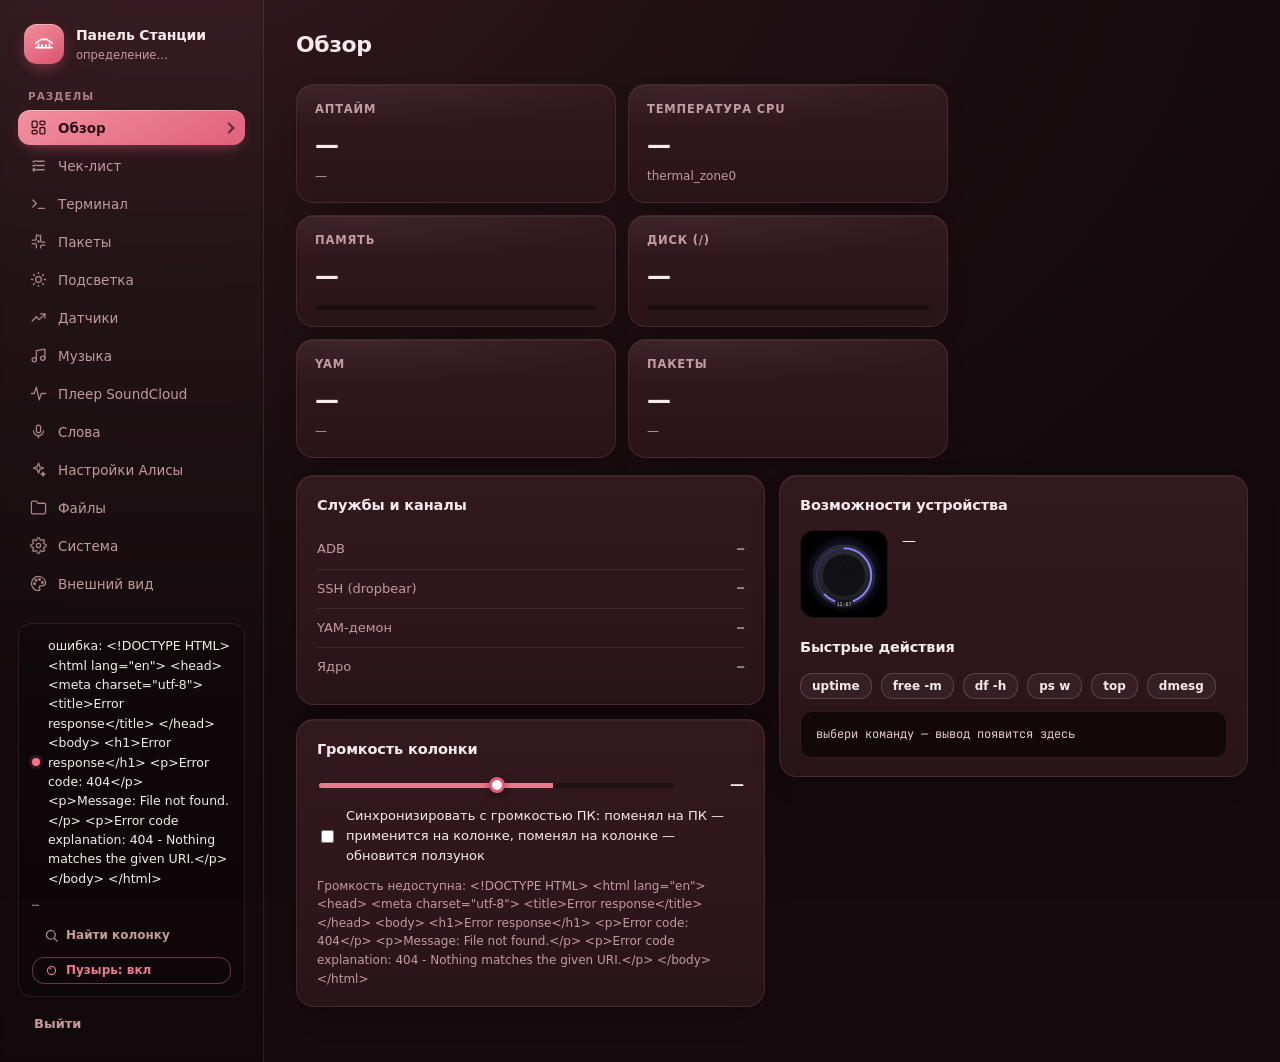
==== commit ece81cdf: "soundya: pryamoy kanal k demonu cherez :8765 - Stop/Pauza/Dalshe mgnovenny; likes_as v5 bez restarta" ====
--- a/static/index.html
+++ b/static/index.html
@@ -3,6 +3,7 @@
 <head>
 <meta charset="utf-8">
 <meta name="viewport" content="width=device-width,initial-scale=1">
+<link rel="icon" type="image/svg+xml" href="/static/img/favicon.svg">
 <title>Панель Станции</title>
 <script>
 /* Внешний вид (вкладка «Внешний вид»): восстановить выбор до первой отрисовки,
@@ -22,7 +23,7 @@
 <link rel="preconnect" href="https://fonts.gstatic.com" crossorigin>
 <link rel="stylesheet" href="https://fonts.googleapis.com/css2?family=Inter:wght@400;500;600;700&family=Nunito:wght@400;600;700&family=JetBrains+Mono:wght@400;500&family=Playfair+Display:wght@500;600&display=swap">
 <link rel="stylesheet" href="/static/vendor/xterm.css">
-<link rel="stylesheet" href="/static/style.css?v=20261031">
+<link rel="stylesheet" href="/static/style.css?v=20261109">
 </head>
 <body>
 <!-- SVG-спрайт иконок: <svg class="ic"><use href="#i-имя"/></svg>. Стиль — как у навигации -->
@@ -72,6 +73,7 @@
         <button class="nav-item" data-tab="led"><svg viewBox="0 0 24 24" fill="none" stroke="currentColor" stroke-width="1.8" stroke-linecap="round" stroke-linejoin="round"><circle cx="12" cy="12" r="4"/><path d="M12 2v2M12 20v2M4.9 4.9l1.4 1.4M17.7 17.7l1.4 1.4M2 12h2M20 12h2M4.9 19.1l1.4-1.4M17.7 6.3l1.4-1.4"/></svg>Подсветка</button>
         <button class="nav-item" data-tab="sensors"><svg viewBox="0 0 24 24" fill="none" stroke="currentColor" stroke-width="1.8" stroke-linecap="round" stroke-linejoin="round"><path d="M3 17l6-6 4 4 8-8"/><path d="M15 7h6v6"/></svg>Датчики</button>
         <button class="nav-item" data-tab="music"><svg viewBox="0 0 24 24" fill="none" stroke="currentColor" stroke-width="1.8" stroke-linecap="round" stroke-linejoin="round"><path d="M9 18V5l12-2v13"/><circle cx="6" cy="18" r="3"/><circle cx="18" cy="16" r="3"/></svg>Музыка</button>
+<button class="nav-item" data-tab="soundyaweb"><svg viewBox="0 0 24 24" fill="none" stroke="currentColor" stroke-width="1.8" stroke-linecap="round" stroke-linejoin="round"><path d="M2 12h4l3-9 4 18 3-9h6"/></svg>Плеер SoundCloud</button>
         <button class="nav-item" data-tab="wakeword"><svg viewBox="0 0 24 24" fill="none" stroke="currentColor" stroke-width="1.8" stroke-linecap="round" stroke-linejoin="round"><path d="M12 3a3 3 0 0 0-3 3v5a3 3 0 0 0 6 0V6a3 3 0 0 0-3-3z"/><path d="M19 11a7 7 0 0 1-14 0"/><line x1="12" y1="18" x2="12" y2="21"/></svg>Слова</button>
         <button class="nav-item" data-tab="alice"><svg viewBox="0 0 24 24" fill="none" stroke="currentColor" stroke-width="1.8" stroke-linecap="round" stroke-linejoin="round"><path d="M12 3l1.9 5.1L19 10l-5.1 1.9L12 17l-1.9-5.1L5 10l5.1-1.9z"/><path d="M18.5 15.5l.8 2.2 2.2.8-2.2.8-.8 2.2-.8-2.2-2.2-.8 2.2-.8z"/></svg>Настройки Алисы</button>
         <button class="nav-item" data-tab="files"><svg viewBox="0 0 24 24" fill="none" stroke="currentColor" stroke-width="1.8" stroke-linecap="round" stroke-linejoin="round"><path d="M22 19a2 2 0 0 1-2 2H4a2 2 0 0 1-2-2V5a2 2 0 0 1 2-2h5l2 3h9a2 2 0 0 1 2 2z"/></svg>Файлы</button>
@@ -263,6 +265,46 @@
           <button class="btn primary" id="sayBtn">Сказать</button>
         </div>
         <p class="muted small" id="sayStatus" style="margin-top:8px"></p>
+      </div>
+      <div class="panel" style="margin-bottom:12px">
+        <h3>Спросить Алису</h3>
+        <div class="row wrap">
+          <input class="input" id="askText" placeholder="Например: какая сегодня погода?" style="flex:1; min-width:220px">
+          <select class="input" id="askMode" style="width:auto">
+            <option value="ipc">текстом через колонку</option>
+            <option value="cloud">прочесть вслух (облако)</option>
+          </select>
+          <button class="btn primary" id="askBtn">Спросить</button>
+        </div>
+        <p class="muted small" id="askStatus" style="margin-top:8px"></p>
+        <div id="askAnswerBox" style="display:none; margin-top:6px">
+          <div class="muted small">Ответ Алисы:</div>
+          <div class="panel" style="margin-top:4px" id="askAnswer"></div>
+        </div>
+        <p class="muted small" style="margin:8px 0 0">Колонка «слышит» вопрос так же, как если бы вы его продиктовали: ответ она проговаривает вслух своим голосом. Текст ответа в канал колонки обычно не приходит — если он появился, он будет ниже. Вопрос занимает около 15–25 секунд.</p>
+        <div class="row wrap" id="askIpcBox" style="margin-top:6px">
+          <span class="muted small">Канал колонки: <b id="askIpcStatus">—</b></span>
+          <button class="btn sm" id="askIpcConnect">Подключить</button>
+          <button class="btn sm" id="askIpcProbe">Проверить канал</button>
+          <button class="btn sm" id="askIpcDisconnect">Отключить</button>
+        </div>
+      </div>
+      <div class="panel" style="margin-bottom:12px">
+        <h3>Позвонить на колонку</h3>
+        <div class="row wrap">
+          <span class="muted small" id="callState">состояние: загружаю…</span>
+          <button class="btn sm" id="callReadyBtn">Разрешить входящие</button>
+        </div>
+        <div class="row wrap" style="margin-top:8px">
+          <input class="input" id="callNumber" inputmode="tel" placeholder="+7 999 123-45-67" style="flex:1; min-width:220px">
+          <select class="input" id="callMode" style="width:auto">
+            <option value="phrase">фразой Алисе</option>
+            <option value="directive">директивой MakeCall</option>
+          </select>
+          <button class="btn primary" id="callBtn">Позвонить</button>
+        </div>
+        <p class="muted small" id="callStatus" style="margin-top:8px"></p>
+        <p class="muted small" style="margin:8px 0 0">Звонок идёт через телефонную учётку, привязанную к колонке: Алиса сама набирает номер и говорит через динамики, микрофон станции работает как гарнитура. «Не беспокоить» может глушить входящие — кнопка выше разрешает их.</p>
       </div>
       <div class="row wrap" style="margin-bottom:10px">
         <button class="btn sm" data-cmd="wget -qO- http://127.0.0.1:8099/api/device">устройство</button>
@@ -317,10 +359,81 @@
             <button class="btn sm" data-soundya="next" title="следующий"><svg class="ic"><use href="#i-next"/></svg></button>
             <button class="btn sm" data-soundya="prev" title="предыдущий"><svg class="ic"><use href="#i-prev"/></svg></button>
             <button class="btn sm" data-soundya="stop" title="стоп"><svg class="ic"><use href="#i-stop"/></svg></button>
+            <button class="btn sm" data-soundya="seek" data-arg="-15" title="назад 15 с">−15 с</button>
+            <button class="btn sm" data-soundya="seek" data-arg="+15" title="вперёд 15 с">+15 с</button>
             <button class="btn sm" data-soundya="similar">похожее</button>
             <button class="btn sm" data-soundya="likes">мои лайки</button>
             <button class="btn sm" data-soundya="recs">рекомендации</button>
           </div>
+
+          <details style="margin-top:12px">
+            <summary class="muted small" style="cursor:pointer"><b>Два аккаунта и refresh-токены</b> — «включи любимое» на братском аккаунте, авто-продление</summary>
+            <div style="margin-top:8px">
+              <p class="muted small" style="margin:0 0 6px">Активный аккаунт: <b id="scActiveAcc">—</b> <span id="scActiveExp" class="muted small"></span></p>
+              <div class="row wrap" style="margin-bottom:8px">
+                <button class="btn sm" id="scSwitchMe">включить моё</button>
+                <button class="btn sm" id="scSwitchOther">включить брата</button>
+              </div>
+              <div class="row wrap" style="margin-bottom:4px">
+                <input class="input" id="scAccMeToken" placeholder="oauth_token моего аккаунта (eyJ…)" style="flex:1; min-width:220px">
+                <input class="input" id="scAccMeRT" placeholder="oauth_refresh_token моего" style="flex:1; min-width:220px">
+              </div>
+              <div class="row wrap">
+                <input class="input" id="scAccOtherToken" placeholder="oauth_token аккаунта брата (eyJ…)" style="flex:1; min-width:220px">
+                <input class="input" id="scAccOtherRT" placeholder="oauth_refresh_token брата" style="flex:1; min-width:220px">
+              </div>
+              <div class="row wrap" style="margin-top:6px">
+                <button class="btn sm primary" id="scAccSaveMe">сохранить мой</button>
+                <button class="btn sm primary" id="scAccSaveOther">сохранить брата</button>
+              </div>
+              <p class="muted small" style="margin:6px 0 0">Куки копируй сразу после логина на soundcloud.com (до перезагрузки страницы — она ротирует refresh-токен). С 0.5.9 soundya сам продлевает токены по refresh — пока никто не залогинится где-то ещё и не убьёт RT.</p>
+              <p class="muted small" id="scAccStatus" style="margin:6px 0 0">—</p>
+            </div>
+          </details>
+
+          <details style="margin-top:8px">
+            <summary class="muted small" style="cursor:pointer"><b>Обновление soundya</b> — GitHub, sha256, бэкап и откат</summary>
+            <div style="margin-top:8px">
+              <div class="row wrap">
+                <button class="btn sm" id="scUpdCheck">проверить</button>
+                <button class="btn sm primary" id="scUpdInstall">установить новую версию</button>
+              </div>
+              <p class="muted small" id="scUpdStatus" style="margin:6px 0 0">—</p>
+            </div>
+          </details>
+
+          <details style="margin-top:8px">
+            <summary class="muted small" style="cursor:pointer"><b>Будильники «под музыку»</b> — лайки/волна/трек/плейлист</summary>
+            <div style="margin-top:8px">
+              <div class="row wrap" style="margin-bottom:6px">
+                <input class="input" id="scAlarmTime" type="time" value="07:00" style="flex:0; width:110px">
+                <select class="input" id="scAlarmDays" style="width:150px">
+                  <option value="once">один раз</option>
+                  <option value="daily">ежедневно</option>
+                  <option value="weekdays">будни</option>
+                  <option value="weekend">выходные</option>
+                </select>
+                <select class="input" id="scAlarmSource" style="flex:1; min-width:160px">
+                  <option value="">мои лайки</option>
+                  <option value="wave">волна (рекомендации)</option>
+                </select>
+                <button class="btn sm primary" id="scAlarmAdd">добавить</button>
+              </div>
+              <div id="scAlarmList" class="muted small" style="margin:4px 0 0; line-height:1.6">—</div>
+            </div>
+          </details>
+
+          <details style="margin-top:8px">
+            <summary class="muted small" style="cursor:pointer"><b>PIN страницы soundya</b> — защита :8765 от соседей по Wi-Fi</summary>
+            <div style="margin-top:8px">
+              <div class="row wrap">
+                <input class="input" id="scPinInput" placeholder="4–12 цифр (пусто = выключить)" style="flex:1; min-width:180px; width:220px">
+                <button class="btn sm primary" id="scPinSave">сохранить</button>
+              </div>
+              <p class="muted small" id="scPinStatus" style="margin:6px 0 0">—</p>
+            </div>
+          </details>
+
           <p class="muted small" id="soundyaStatus" style="margin-top:8px">soundya не проверен</p>
         </div>
 
@@ -351,6 +464,17 @@
       <p class="muted small" style="margin-top:10px">AirPlay 2: колонка видна в сети как приёмник — можно передавать системный звук ПК (TuneBlade и т.п.) или кастить YouTube через дополнение spotiya.</p>
     </section>
 
+    <!-- ПЛЕЕР SOUNDYA: страница колонки :8765 -->
+    <section class="tab" id="tab-soundyaweb">
+      <header class="head"><h2>Плеер SoundCloud</h2>
+        <p class="muted small" style="flex-basis:100%; margin:0">Полная страница soundya с колонки: поиск, очередь, обложки, настройки (Ambilight, будильники, AirPlay, PIN, обновление) — всё, что умеет сам soundya.</p>
+      </header>
+      <div class="panel" style="padding:0; overflow:hidden">
+        <iframe id="soundyaWebFrame" style="width:100%; height:78vh; border:0; display:block" title="soundya"></iframe>
+      </div>
+      <p class="muted small" id="soundyaWebNote" style="margin-top:8px">Страница открывается напрямую с колонки (<span id="soundyaWebUrl">—</span>). Если пусто — колонка недоступна или веб-порт выключен (SOUNDYA_WEB_PORT в soundya.env).</p>
+    </section>
+
     <!-- СЛОВА АКТИВАЦИИ -->
     <section class="tab" id="tab-wakeword">
       <header class="head">
@@ -370,6 +494,15 @@
             <p style="margin:0 0 6px"><b>Связка целиком:</b> слово активации будит станцию → она начинает слушать команду → плагин <a href="#" data-goto-tab="system" style="color:var(--accent)">«Голосовые команды»</a> ищет в речи триггер («дипсик») и отправляет его на ваш мост. То есть <b>здесь — чем разбудить</b>, там — <b>что делать после</b>.</p>
           </div>
         </details>
+      </div>
+
+      <div class="panel">
+        <div class="row between">
+          <h3 style="margin:0">Медиа-фразы без «Алисы»</h3>
+          <label class="check"><input type="checkbox" id="ipcListen"> слушать</label>
+        </div>
+        <p class="muted small" style="margin:8px 0 0">«Стоп», «пауза», «дальше», «назад», «продолжи» — без слова активации, для soundya/spotiya через мост. Вендор рисует значок, но штатный плеер не играет — эта галочка доводит команду до плеера. Работает, если настроен мост («Голосовые команды»). Включай на одной панели, не на двух сразу.</p>
+        <p class="muted small" id="ipcListenStatus" style="margin:4px 0 0">—</p>
       </div>
 
       <div class="panel">
@@ -899,6 +1032,24 @@
           <label class="check"><input type="checkbox" id="yamUpdates"> Автообновление YAM из GitHub</label>
           <button class="btn primary" id="yamSave">Сохранить</button>
           <p class="muted small" id="yamStatus" style="margin-top:8px"></p>
+        </div>
+
+        <div class="panel">
+          <h3>Развернуть панель на сервере (VPS по SFTP)</h3>
+          <p class="muted small" style="margin:0 0 8px">Панель упакует себя (сервер, статика, мост, chisel, супервизор) и зальёт на свежий сервер хостинга по SFTP. На сервере нужен образ Python (например, «python generic» в LymuCloud). Порт панели — внешний порт сервера (его выдаёт хостинг), он же пойдёт в chisel.env колонки. Потребуется ~20 МБ.</p>
+          <div class="row wrap">
+            <input class="input" id="vpsHost" placeholder="адрес SFTP (например, moscow-1.lymucloud.ru)" style="flex:1; min-width:200px">
+            <input class="input" id="vpsPort" value="2022" style="width:90px">
+            <input class="input" id="vpsUser" placeholder="логин SFTP" style="flex:1; min-width:160px">
+            <input class="input" id="vpsPass" type="password" placeholder="пароль SFTP" style="flex:1; min-width:160px">
+          </div>
+          <div class="row wrap" style="margin-top:8px">
+            <input class="input" id="vpsPanelPort" placeholder="порт панели на сервере (например 19170)" style="width:240px">
+            <label class="check"><input type="checkbox" id="vpsKeys" checked> скопировать SSH-ключи колонки</label>
+            <label class="check"><input type="checkbox" id="vpsTunnel" checked> настроить туннель на колонке</label>
+            <button class="btn primary" id="vpsDeployBtn">Развернуть</button>
+          </div>
+          <pre class="pre" id="vpsLog" style="display:none; max-height:260px; margin-top:10px"></pre>
         </div>
 
         <div class="panel">
@@ -1100,7 +1251,7 @@
 
 <script src="/static/vendor/xterm.js"></script>
 <script src="/static/vendor/addon-fit.js"></script>
-<script src="/static/app.js?v=20261031"></script>
+<script src="/static/app.js?v=20261111"></script>
 <script>
 /* liquid-glass кружок за курсором — декоративный, pointer-events:none в CSS */
 (function () {
